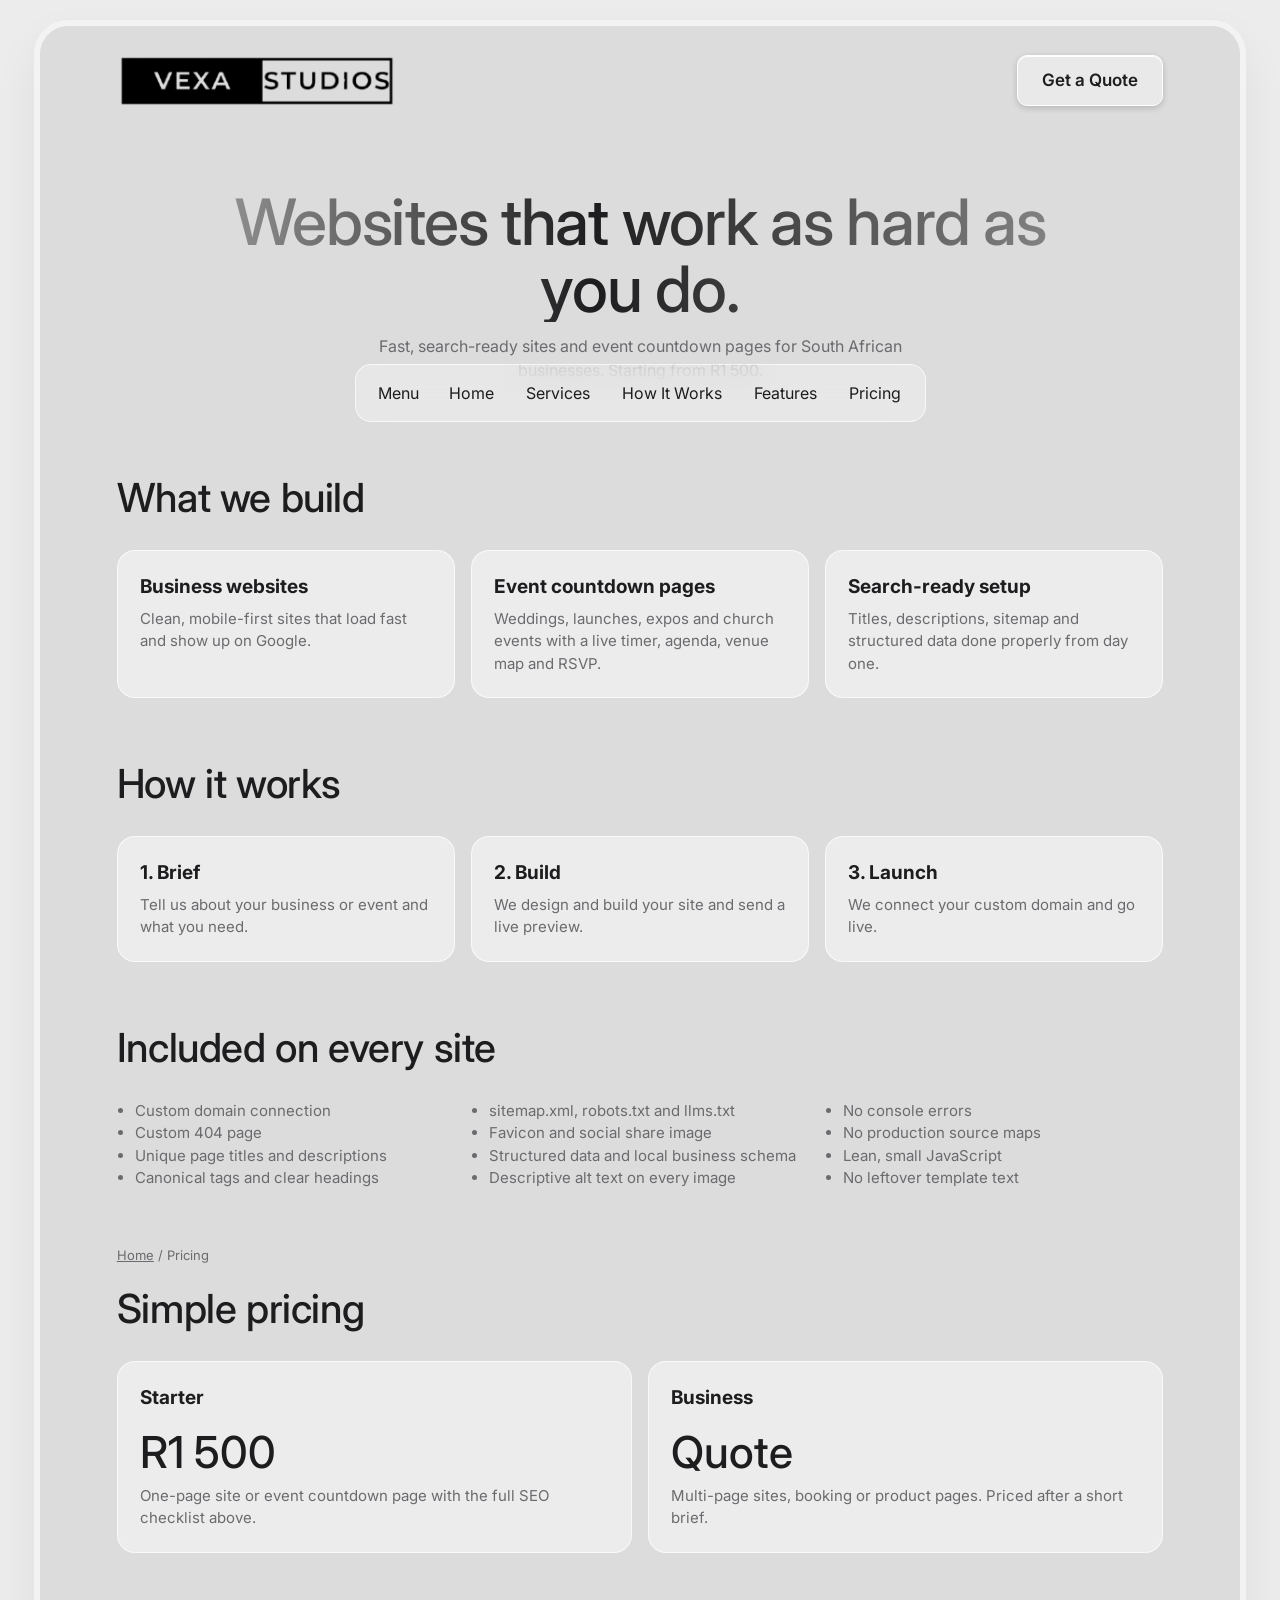
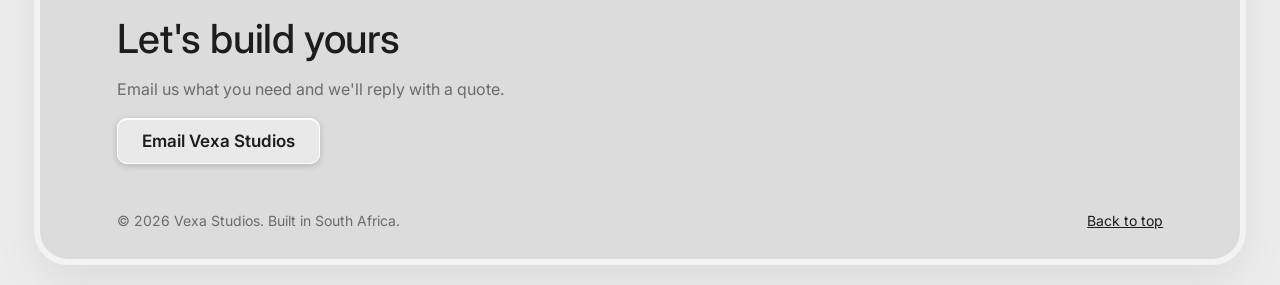
==== index.html @ 8c5ba1d2 "Update site font and logo Co-authored-by: Copilot <223556219+Copilot@users.noreply.github.com>" ====
<!doctype html>
<html lang="en-ZA">
<head>
	<meta charset="utf-8">
	<meta name="viewport" content="width=device-width, initial-scale=1">
	<title>Vexa Studio | Websites & Event Countdown Pages from R1 500</title>
	<meta name="description" content="Vexa Studio builds fast, search-ready websites and event countdown pages for South African businesses. Custom domain, SEO setup and hosting guidance. Websites from R1 500.">
	<link rel="canonical" href="https://vexastudio.co.za/">
	<meta name="robots" content="index, follow">
	<meta name="theme-color" content="#e4e4e4">
	<link rel="icon" href="data:image/svg+xml,%3Csvg xmlns='http://www.w3.org/2000/svg' viewBox='0 0 32 32'%3E%3Crect width='32' height='32' rx='8' fill='%23222'/%3E%3Cpath d='M7 9l9 15 9-15' stroke='%23fff' stroke-width='3' fill='none' stroke-linecap='round' stroke-linejoin='round'/%3E%3C/svg%3E">

	<meta property="og:type" content="website">
	<meta property="og:site_name" content="Vexa Studio">
	<meta property="og:title" content="Vexa Studio | Websites & Event Countdown Pages from R1 500">
	<meta property="og:description" content="Fast, search-ready websites and event countdown pages for South African businesses.">
	<meta property="og:url" content="https://vexastudio.co.za/">
	<meta property="og:image" content="https://vexastudio.co.za/og-image.png">
	<meta property="og:image:alt" content="Vexa Studio countdown device on a soft grey background">
	<meta name="twitter:card" content="summary_large_image">
	<meta name="twitter:image" content="https://vexastudio.co.za/og-image.png">

	<link rel="preconnect" href="https://fonts.googleapis.com">
	<link rel="preconnect" href="https://fonts.gstatic.com" crossorigin>
	<link href="https://fonts.googleapis.com/css2?family=Inter:wght@400;500;600;700&display=swap" rel="stylesheet">
	<link rel="stylesheet" href="styles.css">

	<script type="application/ld+json">
		{
			"@context": "https://schema.org",
			"@graph": [
				{
					"@type": "ProfessionalService",
					"@id": "https://vexastudio.co.za/#business",
					"name": "Vexa Studio",
					"url": "https://vexastudio.co.za/",
					"description": "Web design and event countdown pages for South African small businesses.",
					"email": "karabotshivhase2@gmail.com",
					"areaServed": {
						"@type": "Country",
						"name": "South Africa"
					},
					"priceRange": "From R1 500",
					"currenciesAccepted": "ZAR",
					"knowsAbout": [
						"Web design",
						"Event countdown pages",
						"Search engine optimisation"
					]
				},
				{
					"@type": "WebSite",
					"@id": "https://vexastudio.co.za/#website",
					"url": "https://vexastudio.co.za/",
					"name": "Vexa Studio",
					"inLanguage": "en-ZA"
				},
				{
					"@type": "Offer",
					"name": "Starter website",
					"price": "1500",
					"priceCurrency": "ZAR",
					"seller": {
						"@id": "https://vexastudio.co.za/#business"
					}
				},
				{
					"@type": "BreadcrumbList",
					"itemListElement": [
						{
							"@type": "ListItem",
							"position": 1,
							"name": "Home",
							"item": "https://vexastudio.co.za/"
						},
						{
							"@type": "ListItem",
							"position": 2,
							"name": "Pricing",
							"item": "https://vexastudio.co.za/#pricing"
						}
					]
				}
			]
		}
	</script>
</head>
<body>
	<div class="shell">
		<header>
			<a class="logo" href="/" aria-label="Vexa Studio home">
				<img src="images/logo-trimmed.png" alt="Vexa Studio logo" />
			</a>
			<a class="btn" href="#contact">Get a Quote</a>
		</header>

		<main>
			<section class="hero" id="home">
				<h1 class="serif">Websites that work as hard as you do.</h1>
				<p class="sub">Fast, search-ready sites and event countdown pages for South African businesses. Starting from R1 500.</p>
			</section>

			<nav class="pill" aria-label="Main">
				<span class="serif menu-label">Menu</span>
				<a href="#home">Home</a>
				<a href="#services">Services</a>
				<a href="#process">How It Works</a>
				<a href="#features">Features</a>
				<a href="#pricing">Pricing</a>
			</nav>

			<section id="services">
				<h2 class="serif">What we build</h2>
				<div class="grid">
					<article class="tile">
						<h3>Business websites</h3>
						<p>Clean, mobile-first sites that load fast and show up on Google.</p>
					</article>
					<article class="tile">
						<h3>Event countdown pages</h3>
						<p>Weddings, launches, expos and church events with a live timer, agenda, venue map and RSVP.</p>
					</article>
					<article class="tile">
						<h3>Search-ready setup</h3>
						<p>Titles, descriptions, sitemap and structured data done properly from day one.</p>
					</article>
				</div>
			</section>

			<section id="process">
				<h2 class="serif">How it works</h2>
				<div class="grid">
					<div class="tile">
						<h3>1. Brief</h3>
						<p>Tell us about your business or event and what you need.</p>
					</div>
					<div class="tile">
						<h3>2. Build</h3>
						<p>We design and build your site and send a live preview.</p>
					</div>
					<div class="tile">
						<h3>3. Launch</h3>
						<p>We connect your custom domain and go live.</p>
					</div>
				</div>
			</section>

			<section id="features">
				<h2 class="serif">Included on every site</h2>
				<div class="grid">
					<ul>
						<li>Custom domain connection</li>
						<li>Custom 404 page</li>
						<li>Unique page titles and descriptions</li>
						<li>Canonical tags and clear headings</li>
					</ul>
					<ul>
						<li>sitemap.xml, robots.txt and llms.txt</li>
						<li>Favicon and social share image</li>
						<li>Structured data and local business schema</li>
						<li>Descriptive alt text on every image</li>
					</ul>
					<ul>
						<li>No console errors</li>
						<li>No production source maps</li>
						<li>Lean, small JavaScript</li>
						<li>No leftover template text</li>
					</ul>
				</div>
			</section>

			<section id="pricing">
				<p class="crumbs"><a href="#home">Home</a> / Pricing</p>
				<h2 class="serif">Simple pricing</h2>
				<div class="grid">
					<div class="tile">
						<h3>Starter</h3>
						<div class="price serif">R1 500</div>
						<p>One-page site or event countdown page with the full SEO checklist above.</p>
					</div>
					<div class="tile">
						<h3>Business</h3>
						<div class="price serif">Quote</div>
						<p>Multi-page sites, booking or product pages. Priced after a short brief.</p>
					</div>
				</div>
			</section>

			<section id="contact">
				<h2 class="serif">Let's build yours</h2>
				<p class="sub contact-copy">Email us what you need and we'll reply with a quote.</p>
				<a class="btn" href="mailto:karabotshivhase2@gmail.com?subject=Website%20quote">Email Vexa Studios</a>
			</section>
		</main>

		<footer>
			<span>&copy; <span id="yr">2026</span> Vexa Studios. Built in South Africa.</span>
			<a href="#home">Back to top</a>
		</footer>
	</div>

	<script src="script.js"></script>
</body>
</html>
---- styles.css ----
:root {
	--bg: #ececec;
	--card: #dcdcdc;
	--ink: #1d1d1f;
	--mute: #6b6b6f;
	--line: rgba(255, 255, 255, 0.7);
	--accent: #ff3b1f;
}

* {
	box-sizing: border-box;
	margin: 0;
}

html {
	scroll-behavior: smooth;
}

body {
	background: var(--bg);
	color: var(--ink);
	font-family: 'Inter', system-ui, sans-serif;
	padding: clamp(8px, 2vw, 28px);
	line-height: 1.5;
}

.serif {
	font-family: 'Inter', system-ui, sans-serif;
}

.shell {
	max-width: 1200px;
	margin: 0 auto;
	background: var(--card);
	border-radius: 28px;
	box-shadow: 0 0 0 6px #f3f3f3, 0 20px 50px rgba(0, 0, 0, 0.08);
	overflow: hidden;
}

header,
section,
footer {
	padding: 28px clamp(20px, 6vw, 80px);
}

header {
	display: flex;
	justify-content: space-between;
	align-items: center;
}

.logo {
	display: inline-flex;
	align-items: center;
	justify-content: center;
	text-decoration: none;
}

.logo img {
	display: block;
	width: 280px;
	max-width: 42vw;
	height: auto;
	object-fit: contain;
	filter: brightness(0);
}

.btn {
	font-family: 'Inter', system-ui, sans-serif;
	font-weight: 600;
	font-size: 17px;
	color: var(--ink);
	text-decoration: none;
	background: #e9e9e9;
	padding: 12px 24px;
	border-radius: 10px;
	box-shadow: 0 2px 6px rgba(0, 0, 0, 0.18), inset 0 1px #fff;
	border: 1px solid #fff;
}

.btn:hover {
	background: #f4f4f4;
}

.hero {
	text-align: center;
	padding-bottom: 0;
}

h1 {
	font-size: clamp(34px, 6vw, 64px);
	line-height: 1.05;
	letter-spacing: -0.02em;
	font-weight: 500;
	background: linear-gradient(90deg, #9a9a9a, #1d1d1f 45%, #8a8a8a);
	-webkit-background-clip: text;
	background-clip: text;
	color: transparent;
	max-width: 14em;
	margin: 24px auto 12px;
}

.sub {
	color: var(--mute);
	max-width: 36em;
	margin: 0 auto 28px;
}

.contact-copy {
	margin-left: 0;
}

nav.pill {
	position: sticky;
	bottom: 14px;
	z-index: 5;
	display: flex;
	gap: 4px;
	align-items: center;
	width: max-content;
	max-width: 94%;
	margin: -46px auto 18px;
	padding: 8px 10px;
	border-radius: 16px;
	background: rgba(240, 240, 240, 0.55);
	backdrop-filter: blur(14px);
	border: 1px solid var(--line);
	overflow-x: auto;
}

.menu-label {
	padding: 0 12px;
}

nav.pill a {
	font-family: 'Inter', system-ui, sans-serif;
	font-size: 16px;
	color: var(--ink);
	text-decoration: none;
	padding: 8px 14px;
	border-radius: 10px;
	white-space: nowrap;
}

nav.pill a:hover {
	background: rgba(255, 255, 255, 0.6);
}

h2 {
	font-size: clamp(26px, 4vw, 40px);
	font-weight: 500;
	letter-spacing: -0.01em;
	margin-bottom: 8px;
}

.crumbs {
	font-size: 13px;
	color: var(--mute);
	margin-bottom: 14px;
}

.crumbs a {
	color: var(--mute);
}

.grid {
	display: grid;
	gap: 16px;
	grid-template-columns: repeat(auto-fit, minmax(220px, 1fr));
	margin-top: 22px;
}

.tile {
	background: rgba(255, 255, 255, 0.45);
	border: 1px solid var(--line);
	border-radius: 18px;
	padding: 22px;
}

.tile h3 {
	font-size: 19px;
	margin-bottom: 6px;
}

.tile p {
	color: var(--mute);
	font-size: 15px;
}

.price {
	font-size: 44px;
	font-weight: 500;
}

ul {
	padding-left: 18px;
	color: var(--mute);
	font-size: 15px;
}

footer {
	display: flex;
	flex-wrap: wrap;
	gap: 16px;
	justify-content: space-between;
	color: var(--mute);
	font-size: 14px;
}

footer a {
	color: var(--ink);
}

@media (prefers-reduced-motion: reduce) {
	html {
		scroll-behavior: auto;
	}
}
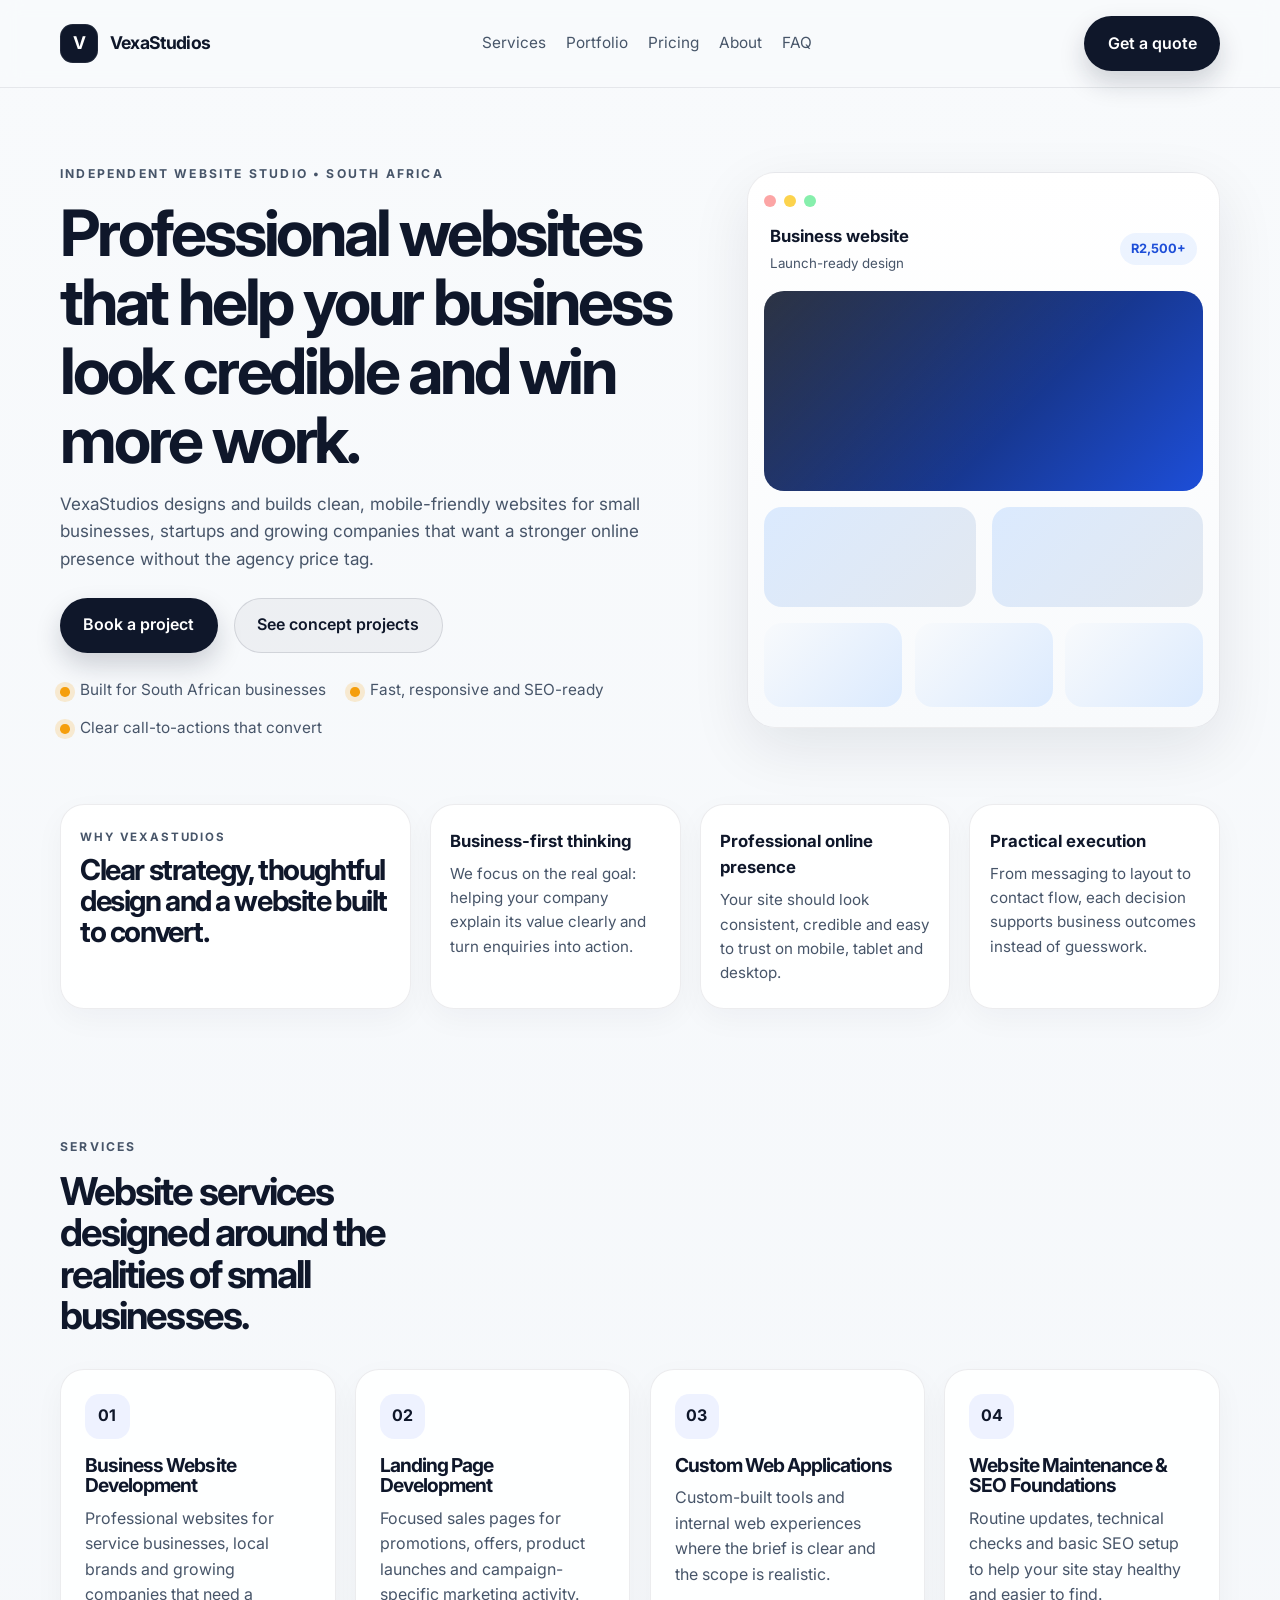
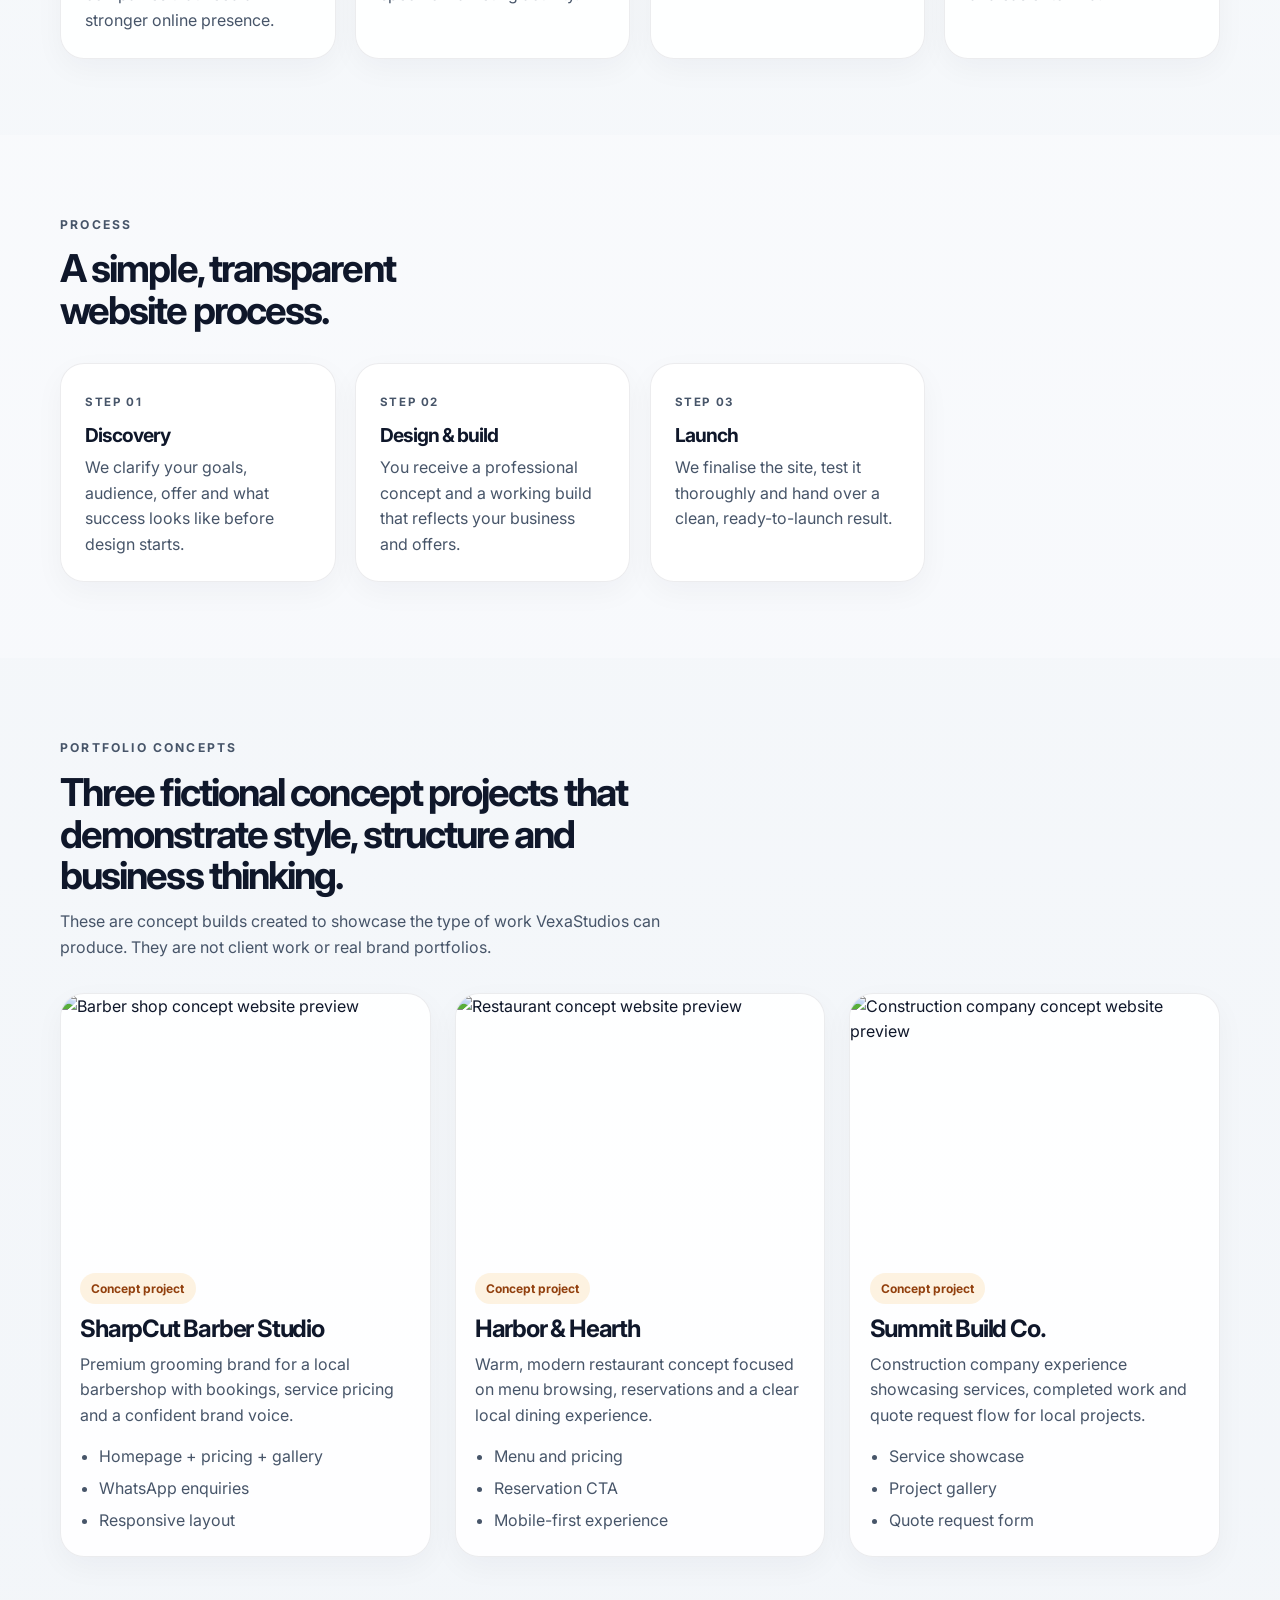
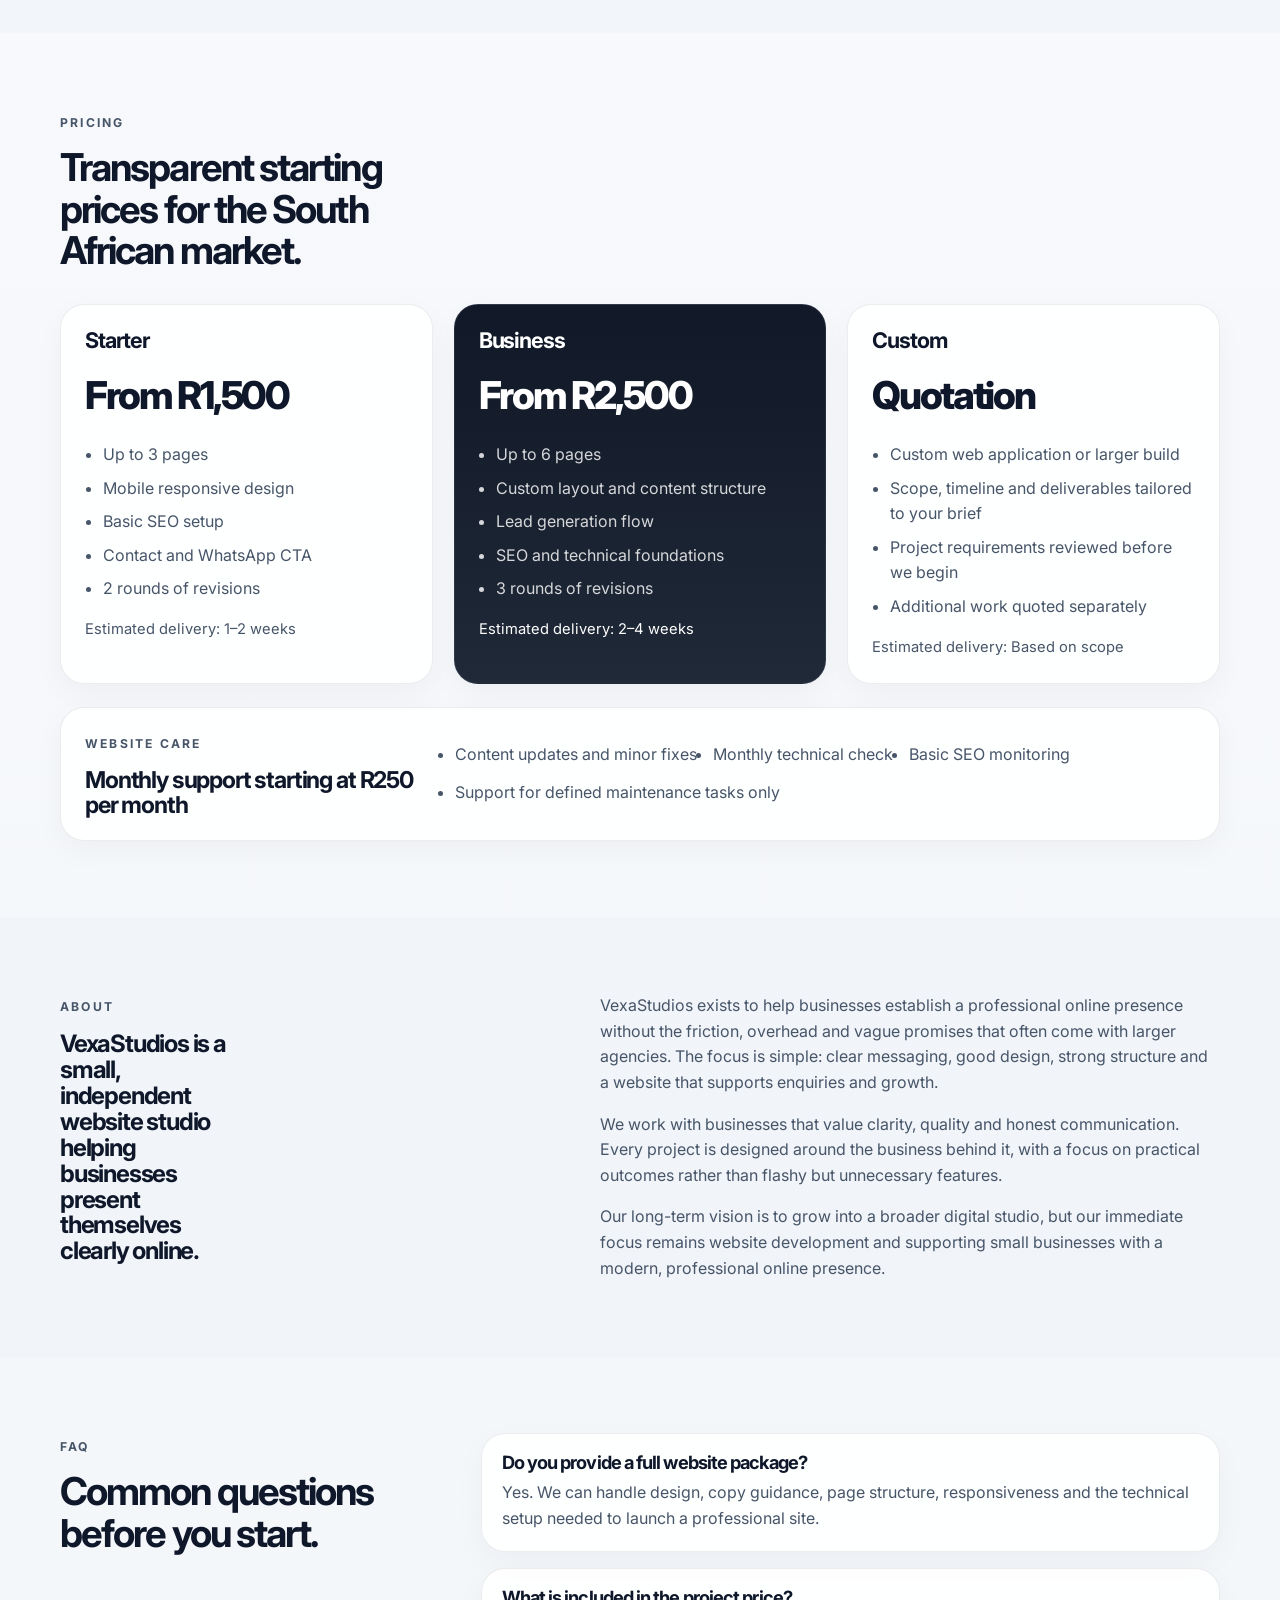
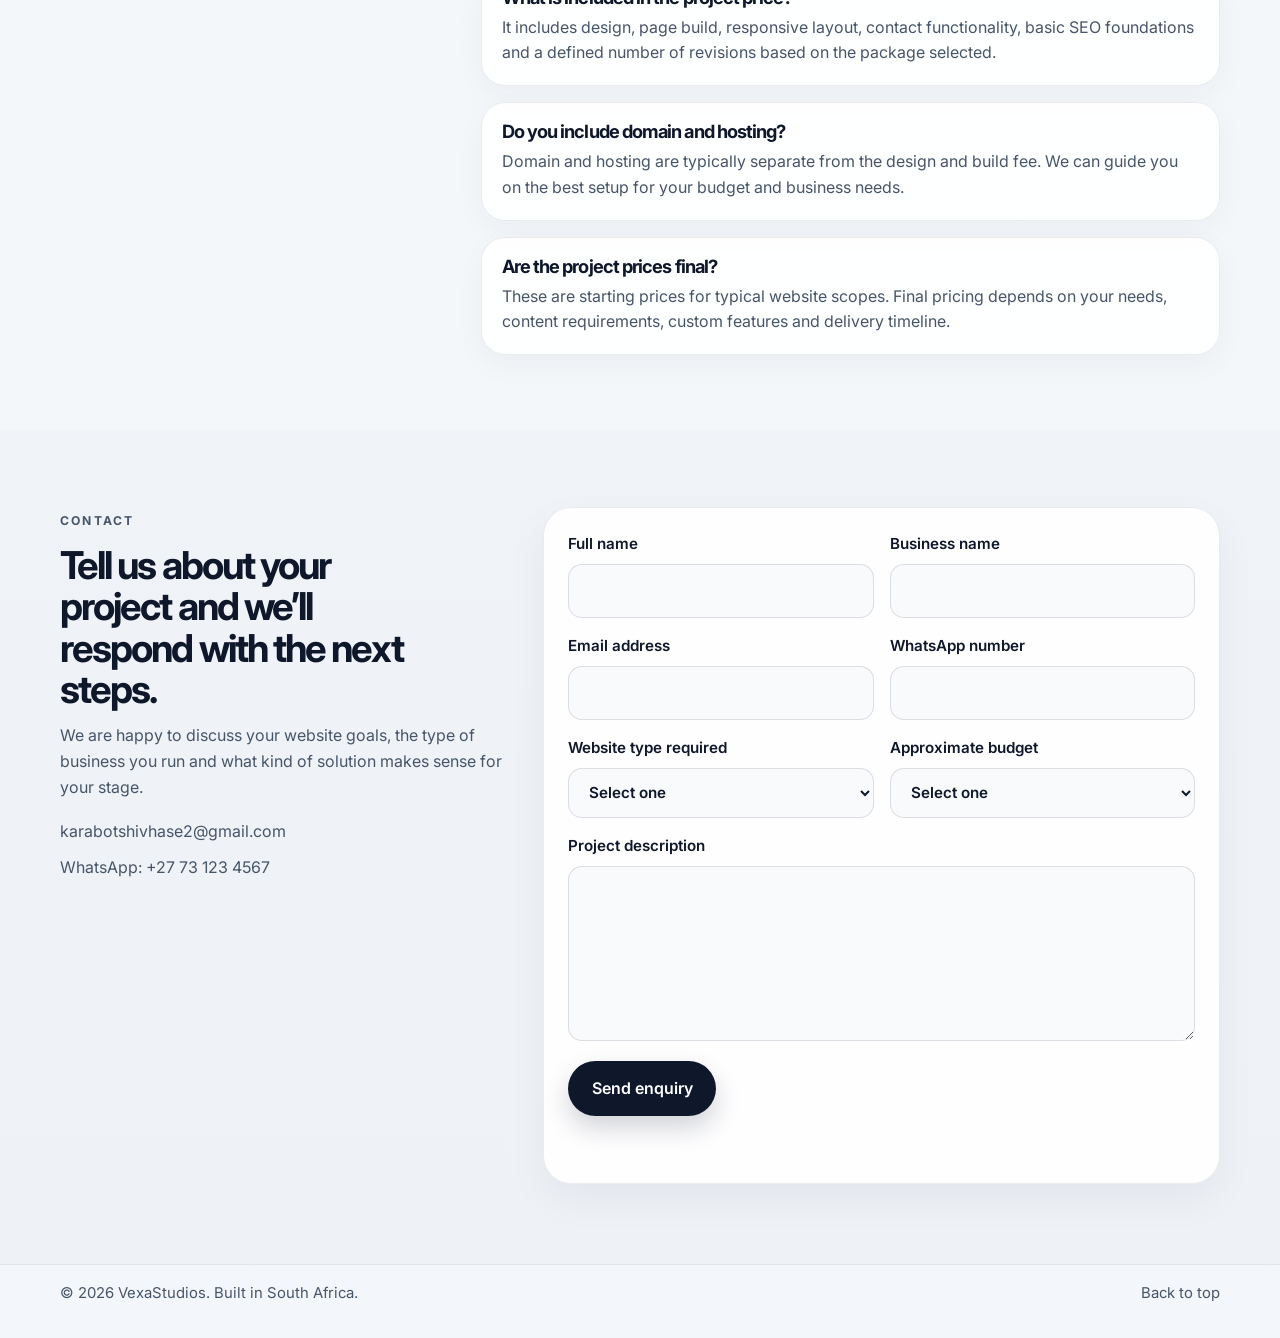
==== commit b3adcc14: "feat: enhance contact form functionality and improve UI styles - Updated the JavaScript to handle fo" ====
--- a/index.html
+++ b/index.html
@@ -3,201 +3,395 @@
 <head>
 	<meta charset="utf-8">
 	<meta name="viewport" content="width=device-width, initial-scale=1">
-	<title>Vexa Studio | Websites & Event Countdown Pages from R1 500</title>
-	<meta name="description" content="Vexa Studio builds fast, search-ready websites and event countdown pages for South African businesses. Custom domain, SEO setup and hosting guidance. Websites from R1 500.">
-	<link rel="canonical" href="https://vexastudio.co.za/">
+	<title>VexaStudios | Professional Website Design for South African Businesses</title>
+	<meta name="description" content="VexaStudios builds professional, conversion-focused websites for small businesses and growing companies across South Africa.">
+	<link rel="canonical" href="https://vexastudios.vercel.app/">
 	<meta name="robots" content="index, follow">
-	<meta name="theme-color" content="#e4e4e4">
-	<link rel="icon" href="data:image/svg+xml,%3Csvg xmlns='http://www.w3.org/2000/svg' viewBox='0 0 32 32'%3E%3Crect width='32' height='32' rx='8' fill='%23222'/%3E%3Cpath d='M7 9l9 15 9-15' stroke='%23fff' stroke-width='3' fill='none' stroke-linecap='round' stroke-linejoin='round'/%3E%3C/svg%3E">
+	<meta name="theme-color" content="#0f172a">
+	<link rel="icon" href="data:image/svg+xml,%3Csvg xmlns='http://www.w3.org/2000/svg' viewBox='0 0 64 64'%3E%3Crect width='64' height='64' rx='16' fill='%230f172a'/%3E%3Cpath d='M18 19h28l-13 26-15-26zm6 6l7 14 7-14h-14z' fill='%23f8fafc'/%3E%3C/svg%3E">
 
 	<meta property="og:type" content="website">
-	<meta property="og:site_name" content="Vexa Studio">
-	<meta property="og:title" content="Vexa Studio | Websites & Event Countdown Pages from R1 500">
-	<meta property="og:description" content="Fast, search-ready websites and event countdown pages for South African businesses.">
-	<meta property="og:url" content="https://vexastudio.co.za/">
-	<meta property="og:image" content="https://vexastudio.co.za/og-image.png">
-	<meta property="og:image:alt" content="Vexa Studio countdown device on a soft grey background">
+	<meta property="og:site_name" content="VexaStudios">
+	<meta property="og:title" content="VexaStudios | Professional Website Design for South African Businesses">
+	<meta property="og:description" content="Independent South African website studio helping businesses get found online and turn visitors into enquiries.">
+	<meta property="og:url" content="https://vexastudios.vercel.app/">
+	<meta property="og:image" content="https://images.unsplash.com/photo-1460925895917-afdab827c52f?auto=format&fit=crop&w=1200&q=80">
 	<meta name="twitter:card" content="summary_large_image">
-	<meta name="twitter:image" content="https://vexastudio.co.za/og-image.png">
+	<meta name="twitter:image" content="https://images.unsplash.com/photo-1460925895917-afdab827c52f?auto=format&fit=crop&w=1200&q=80">
 
 	<link rel="preconnect" href="https://fonts.googleapis.com">
 	<link rel="preconnect" href="https://fonts.gstatic.com" crossorigin>
-	<link href="https://fonts.googleapis.com/css2?family=Inter:wght@400;500;600;700&display=swap" rel="stylesheet">
+	<link href="https://fonts.googleapis.com/css2?family=Inter:wght@400;500;600;700;800&display=swap" rel="stylesheet">
 	<link rel="stylesheet" href="styles.css">
-
-	<script type="application/ld+json">
-		{
-			"@context": "https://schema.org",
-			"@graph": [
-				{
-					"@type": "ProfessionalService",
-					"@id": "https://vexastudio.co.za/#business",
-					"name": "Vexa Studio",
-					"url": "https://vexastudio.co.za/",
-					"description": "Web design and event countdown pages for South African small businesses.",
-					"email": "karabotshivhase2@gmail.com",
-					"areaServed": {
-						"@type": "Country",
-						"name": "South Africa"
-					},
-					"priceRange": "From R1 500",
-					"currenciesAccepted": "ZAR",
-					"knowsAbout": [
-						"Web design",
-						"Event countdown pages",
-						"Search engine optimisation"
-					]
-				},
-				{
-					"@type": "WebSite",
-					"@id": "https://vexastudio.co.za/#website",
-					"url": "https://vexastudio.co.za/",
-					"name": "Vexa Studio",
-					"inLanguage": "en-ZA"
-				},
-				{
-					"@type": "Offer",
-					"name": "Starter website",
-					"price": "1500",
-					"priceCurrency": "ZAR",
-					"seller": {
-						"@id": "https://vexastudio.co.za/#business"
-					}
-				},
-				{
-					"@type": "BreadcrumbList",
-					"itemListElement": [
-						{
-							"@type": "ListItem",
-							"position": 1,
-							"name": "Home",
-							"item": "https://vexastudio.co.za/"
-						},
-						{
-							"@type": "ListItem",
-							"position": 2,
-							"name": "Pricing",
-							"item": "https://vexastudio.co.za/#pricing"
-						}
-					]
-				}
-			]
-		}
-	</script>
 </head>
 <body>
-	<div class="shell">
-		<header>
-			<a class="logo" href="/" aria-label="Vexa Studio home">
-				<img src="images/logo-trimmed.png" alt="Vexa Studio logo" />
+	<header class="topbar">
+		<div class="container nav-wrap">
+			<a class="brand" href="#home" aria-label="VexaStudios home">
+				<span class="brand-mark">V</span>
+				<span class="brand-text">VexaStudios</span>
 			</a>
-			<a class="btn" href="#contact">Get a Quote</a>
-		</header>
-
-		<main>
-			<section class="hero" id="home">
-				<h1 class="serif">Websites that work as hard as you do.</h1>
-				<p class="sub">Fast, search-ready sites and event countdown pages for South African businesses. Starting from R1 500.</p>
-			</section>
-
-			<nav class="pill" aria-label="Main">
-				<span class="serif menu-label">Menu</span>
-				<a href="#home">Home</a>
+			<nav class="main-nav" aria-label="Main navigation">
 				<a href="#services">Services</a>
-				<a href="#process">How It Works</a>
-				<a href="#features">Features</a>
+				<a href="#work">Portfolio</a>
 				<a href="#pricing">Pricing</a>
+				<a href="#about">About</a>
+				<a href="#faq">FAQ</a>
 			</nav>
-
-			<section id="services">
-				<h2 class="serif">What we build</h2>
-				<div class="grid">
-					<article class="tile">
-						<h3>Business websites</h3>
-						<p>Clean, mobile-first sites that load fast and show up on Google.</p>
-					</article>
-					<article class="tile">
-						<h3>Event countdown pages</h3>
-						<p>Weddings, launches, expos and church events with a live timer, agenda, venue map and RSVP.</p>
-					</article>
-					<article class="tile">
-						<h3>Search-ready setup</h3>
-						<p>Titles, descriptions, sitemap and structured data done properly from day one.</p>
-					</article>
-				</div>
-			</section>
-
-			<section id="process">
-				<h2 class="serif">How it works</h2>
-				<div class="grid">
-					<div class="tile">
-						<h3>1. Brief</h3>
-						<p>Tell us about your business or event and what you need.</p>
-					</div>
-					<div class="tile">
-						<h3>2. Build</h3>
-						<p>We design and build your site and send a live preview.</p>
-					</div>
-					<div class="tile">
-						<h3>3. Launch</h3>
-						<p>We connect your custom domain and go live.</p>
-					</div>
-				</div>
-			</section>
-
-			<section id="features">
-				<h2 class="serif">Included on every site</h2>
-				<div class="grid">
+			<a class="button button-primary" href="#contact">Get a quote</a>
+		</div>
+	</header>
+
+	<main id="home">
+		<section class="hero">
+			<div class="container hero-grid">
+				<div class="hero-copy">
+					<p class="eyebrow">Independent website studio • South Africa</p>
+					<h1>Professional websites that help your business look credible and win more work.</h1>
+					<p class="lead">VexaStudios designs and builds clean, mobile-friendly websites for small businesses, startups and growing companies that want a stronger online presence without the agency price tag.</p>
+					<div class="cta-row">
+						<a class="button button-primary" href="#contact">Book a project</a>
+						<a class="button button-secondary" href="#work">See concept projects</a>
+					</div>
+					<ul class="hero-points" aria-label="Key benefits">
+						<li>Built for South African businesses</li>
+						<li>Fast, responsive and SEO-ready</li>
+						<li>Clear call-to-actions that convert</li>
+					</ul>
+				</div>
+				<div class="hero-visual" aria-label="Website mockup preview">
+					<div class="dashboard-card">
+						<div class="window-bar">
+							<span></span>
+							<span></span>
+							<span></span>
+						</div>
+						<div class="mockup-header">
+							<div>
+								<strong>Business website</strong>
+								<small>Launch-ready design</small>
+							</div>
+							<span class="chip">R2,500+</span>
+						</div>
+						<div class="mockup-body">
+							<div class="hero-panel hero-panel-large"></div>
+							<div class="hero-panel-inline">
+								<div class="mini-card"></div>
+								<div class="mini-card"></div>
+							</div>
+							<div class="hero-panel-grid">
+								<div></div>
+								<div></div>
+								<div></div>
+							</div>
+						</div>
+					</div>
+				</div>
+			</div>
+		</section>
+
+		<section class="trust">
+			<div class="container trust-grid">
+				<div class="trust-box">
+					<p class="label">Why VexaStudios</p>
+					<h2>Clear strategy, thoughtful design and a website built to convert.</h2>
+				</div>
+				<div class="trust-box feature-box">
+					<strong>Business-first thinking</strong>
+					<p>We focus on the real goal: helping your company explain its value clearly and turn enquiries into action.</p>
+				</div>
+				<div class="trust-box feature-box">
+					<strong>Professional online presence</strong>
+					<p>Your site should look consistent, credible and easy to trust on mobile, tablet and desktop.</p>
+				</div>
+				<div class="trust-box feature-box">
+					<strong>Practical execution</strong>
+					<p>From messaging to layout to contact flow, each decision supports business outcomes instead of guesswork.</p>
+				</div>
+			</div>
+		</section>
+
+		<section class="section" id="services">
+			<div class="container">
+				<div class="section-heading">
+					<p class="eyebrow">Services</p>
+					<h2>Website services designed around the realities of small businesses.</h2>
+				</div>
+				<div class="card-grid three-up">
+					<article class="info-card">
+						<div class="icon">01</div>
+						<h3>Business Website Development</h3>
+						<p>Professional websites for service businesses, local brands and growing companies that need a stronger online presence.</p>
+					</article>
+					<article class="info-card">
+						<div class="icon">02</div>
+						<h3>Landing Page Development</h3>
+						<p>Focused sales pages for promotions, offers, product launches and campaign-specific marketing activity.</p>
+					</article>
+					<article class="info-card">
+						<div class="icon">03</div>
+						<h3>Custom Web Applications</h3>
+						<p>Custom-built tools and internal web experiences where the brief is clear and the scope is realistic.</p>
+					</article>
+					<article class="info-card">
+						<div class="icon">04</div>
+						<h3>Website Maintenance & SEO Foundations</h3>
+						<p>Routine updates, technical checks and basic SEO setup to help your site stay healthy and easier to find.</p>
+					</article>
+				</div>
+			</div>
+		</section>
+
+		<section class="section section-muted" id="process">
+			<div class="container">
+				<div class="section-heading">
+					<p class="eyebrow">Process</p>
+					<h2>A simple, transparent website process.</h2>
+				</div>
+				<div class="card-grid three-up">
+					<div class="step-card">
+						<span>Step 01</span>
+						<h3>Discovery</h3>
+						<p>We clarify your goals, audience, offer and what success looks like before design starts.</p>
+					</div>
+					<div class="step-card">
+						<span>Step 02</span>
+						<h3>Design & build</h3>
+						<p>You receive a professional concept and a working build that reflects your business and offers.</p>
+					</div>
+					<div class="step-card">
+						<span>Step 03</span>
+						<h3>Launch</h3>
+						<p>We finalise the site, test it thoroughly and hand over a clean, ready-to-launch result.</p>
+					</div>
+				</div>
+			</div>
+		</section>
+
+		<section class="section" id="work">
+			<div class="container">
+				<div class="section-heading narrow">
+					<p class="eyebrow">Portfolio concepts</p>
+					<h2>Three fictional concept projects that demonstrate style, structure and business thinking.</h2>
+					<p class="small-copy">These are concept builds created to showcase the type of work VexaStudios can produce. They are not client work or real brand portfolios.</p>
+				</div>
+				<div class="project-grid">
+					<article class="project-card barber-card">
+						<img src="https://images.unsplash.com/photo-1517832606299-7ae9b720a186?auto=format&fit=crop&w=900&q=80" alt="Barber shop concept website preview">
+						<div class="project-body">
+							<span class="project-tag">Concept project</span>
+							<h3>SharpCut Barber Studio</h3>
+							<p>Premium grooming brand for a local barbershop with bookings, service pricing and a confident brand voice.</p>
+							<ul>
+								<li>Homepage + pricing + gallery</li>
+								<li>WhatsApp enquiries</li>
+								<li>Responsive layout</li>
+							</ul>
+						</div>
+					</article>
+					<article class="project-card restaurant-card">
+						<img src="https://images.unsplash.com/photo-1552566626-52f8b828add9?auto=format&fit=crop&w=900&q=80" alt="Restaurant concept website preview">
+						<div class="project-body">
+							<span class="project-tag">Concept project</span>
+							<h3>Harbor & Hearth</h3>
+							<p>Warm, modern restaurant concept focused on menu browsing, reservations and a clear local dining experience.</p>
+							<ul>
+								<li>Menu and pricing</li>
+								<li>Reservation CTA</li>
+								<li>Mobile-first experience</li>
+							</ul>
+						</div>
+					</article>
+					<article class="project-card construction-card">
+						<img src="https://images.unsplash.com/photo-1504307651254-35680f356dfd?auto=format&fit=crop&w=900&q=80" alt="Construction company concept website preview">
+						<div class="project-body">
+							<span class="project-tag">Concept project</span>
+							<h3>Summit Build Co.</h3>
+							<p>Construction company experience showcasing services, completed work and quote request flow for local projects.</p>
+							<ul>
+								<li>Service showcase</li>
+								<li>Project gallery</li>
+								<li>Quote request form</li>
+							</ul>
+						</div>
+					</article>
+				</div>
+			</div>
+		</section>
+
+		<section class="section section-muted" id="pricing">
+			<div class="container">
+				<div class="section-heading">
+					<p class="eyebrow">Pricing</p>
+					<h2>Transparent starting prices for the South African market.</h2>
+				</div>
+				<div class="pricing-grid">
+					<div class="price-card">
+						<h3>Starter</h3>
+						<div class="price">From R1,500</div>
+						<ul>
+							<li>Up to 3 pages</li>
+							<li>Mobile responsive design</li>
+							<li>Basic SEO setup</li>
+							<li>Contact and WhatsApp CTA</li>
+							<li>2 rounds of revisions</li>
+						</ul>
+						<p>Estimated delivery: 1–2 weeks</p>
+					</div>
+					<div class="price-card featured">
+						<h3>Business</h3>
+						<div class="price">From R2,500</div>
+						<ul>
+							<li>Up to 6 pages</li>
+							<li>Custom layout and content structure</li>
+							<li>Lead generation flow</li>
+							<li>SEO and technical foundations</li>
+							<li>3 rounds of revisions</li>
+						</ul>
+						<p>Estimated delivery: 2–4 weeks</p>
+					</div>
+					<div class="price-card">
+						<h3>Custom</h3>
+						<div class="price">Quotation</div>
+						<ul>
+							<li>Custom web application or larger build</li>
+							<li>Scope, timeline and deliverables tailored to your brief</li>
+							<li>Project requirements reviewed before we begin</li>
+							<li>Additional work quoted separately</li>
+						</ul>
+						<p>Estimated delivery: Based on scope</p>
+					</div>
+				</div>
+
+				<div class="care-card">
+					<div>
+						<p class="eyebrow">Website Care</p>
+						<h3>Monthly support starting at R250 per month</h3>
+					</div>
 					<ul>
-						<li>Custom domain connection</li>
-						<li>Custom 404 page</li>
-						<li>Unique page titles and descriptions</li>
-						<li>Canonical tags and clear headings</li>
+						<li>Content updates and minor fixes</li>
+						<li>Monthly technical check</li>
+						<li>Basic SEO monitoring</li>
+						<li>Support for defined maintenance tasks only</li>
 					</ul>
-					<ul>
-						<li>sitemap.xml, robots.txt and llms.txt</li>
-						<li>Favicon and social share image</li>
-						<li>Structured data and local business schema</li>
-						<li>Descriptive alt text on every image</li>
-					</ul>
-					<ul>
-						<li>No console errors</li>
-						<li>No production source maps</li>
-						<li>Lean, small JavaScript</li>
-						<li>No leftover template text</li>
-					</ul>
-				</div>
-			</section>
-
-			<section id="pricing">
-				<p class="crumbs"><a href="#home">Home</a> / Pricing</p>
-				<h2 class="serif">Simple pricing</h2>
-				<div class="grid">
-					<div class="tile">
-						<h3>Starter</h3>
-						<div class="price serif">R1 500</div>
-						<p>One-page site or event countdown page with the full SEO checklist above.</p>
-					</div>
-					<div class="tile">
-						<h3>Business</h3>
-						<div class="price serif">Quote</div>
-						<p>Multi-page sites, booking or product pages. Priced after a short brief.</p>
-					</div>
-				</div>
-			</section>
-
-			<section id="contact">
-				<h2 class="serif">Let's build yours</h2>
-				<p class="sub contact-copy">Email us what you need and we'll reply with a quote.</p>
-				<a class="btn" href="mailto:karabotshivhase2@gmail.com?subject=Website%20quote">Email Vexa Studios</a>
-			</section>
-		</main>
-
-		<footer>
-			<span>&copy; <span id="yr">2026</span> Vexa Studios. Built in South Africa.</span>
+				</div>
+			</div>
+		</section>
+
+		<section class="section" id="about">
+			<div class="container about-grid">
+				<div>
+					<p class="eyebrow">About</p>
+					<h2>VexaStudios is a small, independent website studio helping businesses present themselves clearly online.</h2>
+				</div>
+				<div>
+					<p>VexaStudios exists to help businesses establish a professional online presence without the friction, overhead and vague promises that often come with larger agencies. The focus is simple: clear messaging, good design, strong structure and a website that supports enquiries and growth.</p>
+					<p>We work with businesses that value clarity, quality and honest communication. Every project is designed around the business behind it, with a focus on practical outcomes rather than flashy but unnecessary features.</p>
+					<p>Our long-term vision is to grow into a broader digital studio, but our immediate focus remains website development and supporting small businesses with a modern, professional online presence.</p>
+				</div>
+			</div>
+		</section>
+
+		<section class="section section-muted" id="faq">
+			<div class="container faq-wrap">
+				<div class="section-heading narrow">
+					<p class="eyebrow">FAQ</p>
+					<h2>Common questions before you start.</h2>
+				</div>
+				<div class="faq-list">
+					<div class="faq-item">
+						<h3>Do you provide a full website package?</h3>
+						<p>Yes. We can handle design, copy guidance, page structure, responsiveness and the technical setup needed to launch a professional site.</p>
+					</div>
+					<div class="faq-item">
+						<h3>What is included in the project price?</h3>
+						<p>It includes design, page build, responsive layout, contact functionality, basic SEO foundations and a defined number of revisions based on the package selected.</p>
+					</div>
+					<div class="faq-item">
+						<h3>Do you include domain and hosting?</h3>
+						<p>Domain and hosting are typically separate from the design and build fee. We can guide you on the best setup for your budget and business needs.</p>
+					</div>
+					<div class="faq-item">
+						<h3>Are the project prices final?</h3>
+						<p>These are starting prices for typical website scopes. Final pricing depends on your needs, content requirements, custom features and delivery timeline.</p>
+					</div>
+				</div>
+			</div>
+		</section>
+
+		<section class="section contact-section" id="contact">
+			<div class="container contact-grid">
+				<div>
+					<p class="eyebrow">Contact</p>
+					<h2>Tell us about your project and we’ll respond with the next steps.</h2>
+					<p class="small-copy">We are happy to discuss your website goals, the type of business you run and what kind of solution makes sense for your stage.</p>
+					<div class="contact-details">
+						<a href="mailto:karabotshivhase2@gmail.com">karabotshivhase2@gmail.com</a>
+						<a href="https://wa.me/27731234567" target="_blank" rel="noreferrer">WhatsApp: +27 73 123 4567</a>
+					</div>
+				</div>
+				<form class="contact-form" id="projectForm" novalidate>
+					<div class="form-row two-up">
+						<label>
+							<span>Full name</span>
+							<input type="text" name="fullName" required>
+						</label>
+						<label>
+							<span>Business name</span>
+							<input type="text" name="businessName" required>
+						</label>
+					</div>
+					<div class="form-row two-up">
+						<label>
+							<span>Email address</span>
+							<input type="email" name="email" required>
+						</label>
+						<label>
+							<span>WhatsApp number</span>
+							<input type="tel" name="whatsapp">
+						</label>
+					</div>
+					<div class="form-row two-up">
+						<label>
+							<span>Website type required</span>
+							<select name="websiteType" required>
+								<option value="">Select one</option>
+								<option>Business website</option>
+								<option>Landing page</option>
+								<option>Custom web application</option>
+								<option>Maintenance / SEO support</option>
+							</select>
+						</label>
+						<label>
+							<span>Approximate budget</span>
+							<select name="budget" required>
+								<option value="">Select one</option>
+								<option>R1,500 – R2,500</option>
+								<option>R2,500 – R5,000</option>
+								<option>R5,000 – R10,000</option>
+								<option>Custom quote</option>
+							</select>
+						</label>
+					</div>
+					<label>
+						<span>Project description</span>
+						<textarea name="projectDescription" rows="6" required></textarea>
+					</label>
+					<div class="form-actions">
+						<button class="button button-primary" type="submit">Send enquiry</button>
+					</div>
+					<p class="form-status" id="formStatus" aria-live="polite"></p>
+				</form>
+			</div>
+		</section>
+	</main>
+
+	<footer class="site-footer">
+		<div class="container footer-wrap">
+			<p>&copy; <span id="year">2026</span> VexaStudios. Built in South Africa.</p>
 			<a href="#home">Back to top</a>
-		</footer>
-	</div>
+		</div>
+	</footer>
 
 	<script src="script.js"></script>
 </body>
--- a/styles.css
+++ b/styles.css
@@ -1,10 +1,16 @@
 :root {
-	--bg: #ececec;
-	--card: #dcdcdc;
-	--ink: #1d1d1f;
-	--mute: #6b6b6f;
-	--line: rgba(255, 255, 255, 0.7);
-	--accent: #ff3b1f;
+	--bg: #f4f5f7;
+	--panel: #ffffff;
+	--panel-soft: #eef2ff;
+	--muted: #475569;
+	--text: #0f172a;
+	--line: rgba(15, 23, 42, 0.08);
+	--accent: #0f172a;
+	--accent-strong: #111827;
+	--accent-soft: #e2e8f0;
+	--highlight: #f59e0b;
+	--success: #166534;
+	--shadow: 0 20px 60px rgba(15, 23, 42, 0.09);
 }
 
 * {
@@ -17,202 +23,762 @@
 }
 
 body {
-	background: var(--bg);
-	color: var(--ink);
-	font-family: 'Inter', system-ui, sans-serif;
-	padding: clamp(8px, 2vw, 28px);
-	line-height: 1.5;
-}
-
-.serif {
-	font-family: 'Inter', system-ui, sans-serif;
-}
-
-.shell {
-	max-width: 1200px;
+	margin: 0;
+	font-family: 'Inter', sans-serif;
+	background: linear-gradient(180deg, #f8fafc 0%, #eef2f7 100%);
+	color: var(--text);
+	line-height: 1.6;
+}
+
+a {
+	color: inherit;
+	text-decoration: none;
+}
+
+img {
+	max-width: 100%;
+	display: block;
+}
+
+button,
+input,
+select,
+textarea {
+	font: inherit;
+}
+
+.container {
+	width: min(1160px, calc(100% - 2rem));
 	margin: 0 auto;
-	background: var(--card);
+}
+
+.topbar {
+	position: sticky;
+	top: 0;
+	z-index: 20;
+	backdrop-filter: blur(10px);
+	background: rgba(248, 250, 252, 0.82);
+	border-bottom: 1px solid var(--line);
+}
+
+.nav-wrap {
+	display: flex;
+	justify-content: space-between;
+	align-items: center;
+	padding: 1rem 0;
+	gap: 1.25rem;
+}
+
+.brand {
+	display: inline-flex;
+	align-items: center;
+	gap: 0.7rem;
+	font-weight: 700;
+	letter-spacing: -0.04em;
+}
+
+.brand-mark {
+	display: inline-flex;
+	align-items: center;
+	justify-content: center;
+	width: 2.4rem;
+	height: 2.4rem;
+	border-radius: 0.8rem;
+	background: var(--accent);
+	color: white;
+	font-size: 1.1rem;
+	box-shadow: inset 0 0 0 1px rgba(255, 255, 255, 0.08);
+}
+
+.brand-text {
+	font-size: 1.1rem;
+}
+
+.main-nav {
+	display: flex;
+	align-items: center;
+	gap: 1.25rem;
+	font-size: 0.96rem;
+	color: var(--muted);
+}
+
+.main-nav a {
+	transition: color 0.2s ease;
+}
+
+.main-nav a:hover,
+.main-nav a:focus-visible {
+	color: var(--text);
+}
+
+.button {
+	display: inline-flex;
+	align-items: center;
+	justify-content: center;
+	border-radius: 999px;
+	padding: 0.85rem 1.4rem;
+	font-weight: 600;
+	border: 1px solid transparent;
+	transition: transform 0.2s ease, box-shadow 0.2s ease;
+}
+
+.button:hover,
+.button:focus-visible {
+	transform: translateY(-1px);
+}
+
+.button-primary {
+	background: var(--accent);
+	color: white;
+	box-shadow: 0 12px 26px rgba(15, 23, 42, 0.18);
+}
+
+.button-secondary {
+	background: rgba(15, 23, 42, 0.04);
+	border-color: rgba(15, 23, 42, 0.12);
+	color: var(--text);
+}
+
+.hero {
+	padding: 4.5rem 0 3rem;
+}
+
+.hero-grid {
+	display: grid;
+	grid-template-columns: 1.15fr 0.85fr;
+	align-items: center;
+	gap: 3rem;
+}
+
+.eyebrow {
+	display: inline-block;
+	font-size: 0.76rem;
+	font-weight: 700;
+	letter-spacing: 0.18em;
+	text-transform: uppercase;
+	color: var(--muted);
+	margin-bottom: 0.9rem;
+}
+
+h1,
+h2,
+h3 {
+	letter-spacing: -0.05em;
+	line-height: 1.08;
+}
+
+h1 {
+	font-size: clamp(2.7rem, 5vw, 5rem);
+	max-width: 16ch;
+	margin-bottom: 1rem;
+}
+
+.lead {
+	max-width: 60ch;
+	font-size: 1.07rem;
+	color: var(--muted);
+	margin-bottom: 1.6rem;
+}
+
+.cta-row {
+	display: flex;
+	flex-wrap: wrap;
+	gap: 1rem;
+	margin-bottom: 1.6rem;
+}
+
+.hero-points {
+	list-style: none;
+	padding: 0;
+	display: flex;
+	flex-wrap: wrap;
+	gap: 0.8rem 1.5rem;
+	color: var(--muted);
+	font-size: 0.96rem;
+}
+
+.hero-points li {
+	position: relative;
+	padding-left: 1.25rem;
+}
+
+.hero-points li::before {
+	content: "";
+	position: absolute;
+	left: 0;
+	top: 0.55rem;
+	width: 0.6rem;
+	height: 0.6rem;
+	border-radius: 50%;
+	background: var(--highlight);
+	box-shadow: 0 0 0 5px rgba(245, 158, 11, 0.18);
+}
+
+.hero-visual {
+	display: flex;
+	justify-content: center;
+}
+
+.dashboard-card {
+	width: min(100%, 540px);
+	background: linear-gradient(180deg, #ffffff 0%, #f8fafc 100%);
+	border: 1px solid rgba(15, 23, 42, 0.08);
 	border-radius: 28px;
-	box-shadow: 0 0 0 6px #f3f3f3, 0 20px 50px rgba(0, 0, 0, 0.08);
+	box-shadow: var(--shadow);
+	padding: 1rem 1rem 1.2rem;
+}
+
+.window-bar {
+	display: flex;
+	gap: 0.5rem;
+	padding: 0.35rem 0 1rem;
+}
+
+.window-bar span {
+	display: block;
+	width: 0.75rem;
+	height: 0.75rem;
+	border-radius: 50%;
+	background: rgba(15, 23, 42, 0.12);
+}
+
+.window-bar span:first-child { background: #fca5a5; }
+.window-bar span:nth-child(2) { background: #fcd34d; }
+.window-bar span:nth-child(3) { background: #86efac; }
+
+.mockup-header {
+	display: flex;
+	justify-content: space-between;
+	align-items: center;
+	gap: 1rem;
+	padding: 0 0.35rem 1rem;
+}
+
+.mockup-header strong {
+	display: block;
+	font-size: 1.05rem;
+}
+
+.mockup-header small {
+	color: var(--muted);
+}
+
+.chip {
+	display: inline-flex;
+	align-items: center;
+	padding: 0.35rem 0.7rem;
+	border-radius: 999px;
+	background: rgba(59, 130, 246, 0.09);
+	color: #1d4ed8;
+	font-size: 0.8rem;
+	font-weight: 700;
+}
+
+.mockup-body {
+	display: grid;
+	gap: 1rem;
+}
+
+.hero-panel {
+	border-radius: 20px;
+	background: linear-gradient(135deg, #0f172a, #1d4ed8);
+	min-height: 180px;
+	position: relative;
 	overflow: hidden;
 }
 
-header,
-section,
-footer {
-	padding: 28px clamp(20px, 6vw, 80px);
-}
-
-header {
+.hero-panel::before {
+	content: "";
+	position: absolute;
+	inset: 0;
+	background: linear-gradient(135deg, rgba(255,255,255,0.12), transparent 60%);
+}
+
+.hero-panel-large {
+	min-height: 200px;
+}
+
+.hero-panel-inline {
+	display: grid;
+	grid-template-columns: repeat(2, minmax(0, 1fr));
+	gap: 1rem;
+}
+
+.mini-card {
+	height: 100px;
+	border-radius: 18px;
+	background: linear-gradient(135deg, #dbeafe, #e2e8f0);
+}
+
+.hero-panel-grid {
+	display: grid;
+	grid-template-columns: repeat(3, minmax(0, 1fr));
+	gap: 0.8rem;
+}
+
+.hero-panel-grid div {
+	height: 84px;
+	border-radius: 18px;
+	background: linear-gradient(135deg, #f8fafc, #dbeafe);
+}
+
+.trust {
+	padding: 1rem 0 3rem;
+}
+
+.trust-grid {
+	display: grid;
+	grid-template-columns: 1.4fr repeat(3, minmax(0, 1fr));
+	gap: 1.2rem;
+}
+
+.trust-box,
+.info-card,
+.step-card,
+.project-card,
+.price-card,
+.care-card,
+.faq-item {
+	background: rgba(255, 255, 255, 0.9);
+	border: 1px solid var(--line);
+	border-radius: 24px;
+	box-shadow: 0 10px 30px rgba(15, 23, 42, 0.04);
+}
+
+.trust-box {
+	padding: 1.4rem 1.2rem;
+}
+
+.label {
+	font-size: 0.72rem;
+	font-weight: 700;
+	text-transform: uppercase;
+	letter-spacing: 0.16em;
+	color: var(--muted);
+}
+
+.trust-box h2 {
+	font-size: clamp(1.8rem, 2vw, 2.5rem);
+	margin-top: 0.5rem;
+}
+
+.feature-box strong {
+	display: block;
+	font-size: 1.05rem;
+	margin-bottom: 0.45rem;
+}
+
+.feature-box p {
+	color: var(--muted);
+	font-size: 0.95rem;
+}
+
+.section {
+	padding: 4.75rem 0;
+}
+
+.section-muted {
+	background: rgba(255, 255, 255, 0.28);
+}
+
+.section-heading {
+	margin-bottom: 2rem;
+}
+
+.section-heading h2 {
+	font-size: clamp(2.2rem, 3vw, 3.2rem);
+	max-width: 16ch;
+}
+
+.section-heading.narrow h2 {
+	max-width: 24ch;
+}
+
+.small-copy {
+	max-width: 60ch;
+	color: var(--muted);
+	margin-top: 0.8rem;
+}
+
+.card-grid {
+	display: grid;
+	gap: 1.2rem;
+}
+
+.three-up {
+	grid-template-columns: repeat(4, minmax(0, 1fr));
+}
+
+.info-card,
+.step-card {
+	padding: 1.5rem;
+}
+
+.icon {
+	display: inline-flex;
+	justify-content: center;
+	align-items: center;
+	width: 2.8rem;
+	height: 2.8rem;
+	border-radius: 0.9rem;
+	background: var(--panel-soft);
+	font-weight: 700;
+	color: var(--accent);
+	margin-bottom: 1rem;
+}
+
+.info-card h3,
+.step-card h3 {
+	font-size: 1.2rem;
+	margin-bottom: 0.6rem;
+}
+
+.info-card p,
+.step-card p,
+.project-body p,
+.price-card p,
+.faq-item p,
+.about-grid p,
+.contact-details a,
+.form-status,
+.contact-form label {
+	color: var(--muted);
+}
+
+.step-card span {
+	display: inline-block;
+	font-size: 0.72rem;
+	font-weight: 700;
+	letter-spacing: 0.14em;
+	text-transform: uppercase;
+	color: var(--muted);
+	margin-bottom: 0.8rem;
+}
+
+.project-grid {
+	display: grid;
+	grid-template-columns: repeat(3, minmax(0, 1fr));
+	gap: 1.5rem;
+}
+
+.project-card {
+	overflow: hidden;
+}
+
+.project-card img {
+	height: 260px;
+	object-fit: cover;
+	width: 100%;
+}
+
+.project-body {
+	padding: 1.2rem 1.2rem 1.4rem;
+}
+
+.project-tag {
+	display: inline-flex;
+	padding: 0.38rem 0.7rem;
+	border-radius: 999px;
+	background: rgba(245, 158, 11, 0.12);
+	color: #92400e;
+	font-size: 0.75rem;
+	font-weight: 700;
+	margin-bottom: 0.75rem;
+}
+
+.project-body h3 {
+	font-size: 1.5rem;
+	margin-bottom: 0.6rem;
+}
+
+.project-body ul {
+	margin-top: 1rem;
+	padding-left: 1.2rem;
+	color: var(--muted);
+	display: grid;
+	gap: 0.4rem;
+}
+
+.pricing-grid {
+	display: grid;
+	grid-template-columns: repeat(3, minmax(0, 1fr));
+	gap: 1.3rem;
+	margin-bottom: 1.4rem;
+}
+
+.price-card {
+	padding: 1.5rem;
+}
+
+.price-card h3 {
+	font-size: 1.35rem;
+	margin-bottom: 0.8rem;
+}
+
+.price {
+	font-size: clamp(2rem, 3vw, 2.6rem);
+	font-weight: 800;
+	letter-spacing: -0.06em;
+	margin-bottom: 1rem;
+}
+
+.price-card ul {
+	padding-left: 1.1rem;
+	display: grid;
+	gap: 0.5rem;
+	color: var(--muted);
+}
+
+.price-card p {
+	margin-top: 1rem;
+	font-size: 0.92rem;
+}
+
+.featured {
+	background: linear-gradient(180deg, #111827 0%, #1f2937 100%);
+	color: white;
+	border-color: rgba(255, 255, 255, 0.08);
+}
+
+.featured h3,
+.featured .price,
+.featured p,
+.featured ul {
+	color: white;
+}
+
+.featured ul {
+	color: rgba(255, 255, 255, 0.82);
+}
+
+.care-card {
 	display: flex;
 	justify-content: space-between;
 	align-items: center;
-}
-
-.logo {
-	display: inline-flex;
-	align-items: center;
-	justify-content: center;
-	text-decoration: none;
-}
-
-.logo img {
-	display: block;
-	width: 280px;
-	max-width: 42vw;
-	height: auto;
-	object-fit: contain;
-	filter: brightness(0);
-}
-
-.btn {
-	font-family: 'Inter', system-ui, sans-serif;
+	gap: 1rem;
+	padding: 1.4rem 1.5rem;
+}
+
+.care-card h3 {
+	font-size: 1.45rem;
+}
+
+.care-card ul {
+	display: flex;
+	flex-wrap: wrap;
+	gap: 0.75rem 1rem;
+	padding-left: 1.1rem;
+	color: var(--muted);
+}
+
+.about-grid {
+	display: grid;
+	grid-template-columns: 0.9fr 1.1fr;
+	gap: 2rem;
+	align-items: start;
+}
+
+.about-grid h2 {
+	max-width: 12ch;
+}
+
+.about-grid p + p {
+	margin-top: 1rem;
+}
+
+.faq-wrap {
+	display: grid;
+	grid-template-columns: 0.7fr 1.3fr;
+	gap: 1.4rem;
+	align-items: start;
+}
+
+.faq-list {
+	display: grid;
+	gap: 1rem;
+}
+
+.faq-item {
+	padding: 1.2rem 1.25rem;
+}
+
+.faq-item h3 {
+	font-size: 1.14rem;
+	margin-bottom: 0.45rem;
+}
+
+.contact-section {
+	padding-bottom: 5rem;
+}
+
+.contact-grid {
+	display: grid;
+	grid-template-columns: 0.8fr 1.2fr;
+	gap: 2rem;
+	align-items: start;
+}
+
+.contact-grid h2 {
+	font-size: clamp(2rem, 3vw, 2.8rem);
+	max-width: 14ch;
+}
+
+.contact-details {
+	display: grid;
+	gap: 0.6rem;
+	margin-top: 1.2rem;
+}
+
+.contact-form {
+	display: grid;
+	gap: 1rem;
+	padding: 1.5rem;
+	background: rgba(255, 255, 255, 0.9);
+	border: 1px solid var(--line);
+	border-radius: 28px;
+	box-shadow: 0 16px 40px rgba(15, 23, 42, 0.05);
+}
+
+.form-row {
+	display: grid;
+	gap: 1rem;
+}
+
+.two-up {
+	grid-template-columns: repeat(2, minmax(0, 1fr));
+}
+
+.contact-form label {
+	display: grid;
+	gap: 0.5rem;
+	font-size: 0.95rem;
 	font-weight: 600;
-	font-size: 17px;
-	color: var(--ink);
-	text-decoration: none;
-	background: #e9e9e9;
-	padding: 12px 24px;
-	border-radius: 10px;
-	box-shadow: 0 2px 6px rgba(0, 0, 0, 0.18), inset 0 1px #fff;
-	border: 1px solid #fff;
-}
-
-.btn:hover {
-	background: #f4f4f4;
-}
-
-.hero {
-	text-align: center;
-	padding-bottom: 0;
-}
-
-h1 {
-	font-size: clamp(34px, 6vw, 64px);
-	line-height: 1.05;
-	letter-spacing: -0.02em;
-	font-weight: 500;
-	background: linear-gradient(90deg, #9a9a9a, #1d1d1f 45%, #8a8a8a);
-	-webkit-background-clip: text;
-	background-clip: text;
-	color: transparent;
-	max-width: 14em;
-	margin: 24px auto 12px;
-}
-
-.sub {
-	color: var(--mute);
-	max-width: 36em;
-	margin: 0 auto 28px;
-}
-
-.contact-copy {
-	margin-left: 0;
-}
-
-nav.pill {
-	position: sticky;
-	bottom: 14px;
-	z-index: 5;
-	display: flex;
-	gap: 4px;
-	align-items: center;
-	width: max-content;
-	max-width: 94%;
-	margin: -46px auto 18px;
-	padding: 8px 10px;
-	border-radius: 16px;
-	background: rgba(240, 240, 240, 0.55);
-	backdrop-filter: blur(14px);
-	border: 1px solid var(--line);
-	overflow-x: auto;
-}
-
-.menu-label {
-	padding: 0 12px;
-}
-
-nav.pill a {
-	font-family: 'Inter', system-ui, sans-serif;
-	font-size: 16px;
-	color: var(--ink);
-	text-decoration: none;
-	padding: 8px 14px;
-	border-radius: 10px;
-	white-space: nowrap;
-}
-
-nav.pill a:hover {
-	background: rgba(255, 255, 255, 0.6);
-}
-
-h2 {
-	font-size: clamp(26px, 4vw, 40px);
-	font-weight: 500;
-	letter-spacing: -0.01em;
-	margin-bottom: 8px;
-}
-
-.crumbs {
-	font-size: 13px;
-	color: var(--mute);
-	margin-bottom: 14px;
-}
-
-.crumbs a {
-	color: var(--mute);
-}
-
-.grid {
-	display: grid;
-	gap: 16px;
-	grid-template-columns: repeat(auto-fit, minmax(220px, 1fr));
-	margin-top: 22px;
-}
-
-.tile {
-	background: rgba(255, 255, 255, 0.45);
-	border: 1px solid var(--line);
-	border-radius: 18px;
-	padding: 22px;
-}
-
-.tile h3 {
-	font-size: 19px;
-	margin-bottom: 6px;
-}
-
-.tile p {
-	color: var(--mute);
-	font-size: 15px;
-}
-
-.price {
-	font-size: 44px;
-	font-weight: 500;
-}
-
-ul {
-	padding-left: 18px;
-	color: var(--mute);
-	font-size: 15px;
-}
-
-footer {
-	display: flex;
-	flex-wrap: wrap;
-	gap: 16px;
+	color: var(--text);
+}
+
+.contact-form input,
+.contact-form select,
+.contact-form textarea {
+	width: 100%;
+	padding: 0.85rem 1rem;
+	border: 1px solid rgba(15, 23, 42, 0.12);
+	border-radius: 14px;
+	background: #f8fafc;
+	color: var(--text);
+}
+
+.contact-form input:focus,
+.contact-form select:focus,
+.contact-form textarea:focus {
+	outline: none;
+	border-color: rgba(37, 99, 235, 0.5);
+	box-shadow: 0 0 0 4px rgba(59, 130, 246, 0.12);
+}
+
+.form-actions {
+	display: flex;
+	justify-content: flex-start;
+	margin-top: 0.25rem;
+}
+
+.form-status {
+	min-height: 1.5rem;
+	margin-top: 0.15rem;
+	font-size: 0.95rem;
+}
+
+.form-status.success {
+	color: var(--success);
+	font-weight: 600;
+}
+
+.form-status.error {
+	color: #b91c1c;
+	font-weight: 600;
+}
+
+.site-footer {
+	padding: 1.1rem 0 2rem;
+	border-top: 1px solid var(--line);
+	background: rgba(255, 255, 255, 0.3);
+}
+
+.footer-wrap {
+	display: flex;
 	justify-content: space-between;
-	color: var(--mute);
-	font-size: 14px;
-}
-
-footer a {
-	color: var(--ink);
+	align-items: center;
+	gap: 1rem;
+	font-size: 0.93rem;
+	color: var(--muted);
+}
+
+@media (max-width: 980px) {
+	.hero-grid,
+	.trust-grid,
+	.about-grid,
+	.contact-grid,
+	.faq-wrap,
+	.three-up,
+	.project-grid,
+	.pricing-grid {
+		grid-template-columns: 1fr 1fr;
+	}
+
+	.hero-grid,
+	.about-grid,
+	.contact-grid,
+	.faq-wrap {
+		grid-template-columns: 1fr;
+	}
+
+	.main-nav {
+		display: none;
+	}
+}
+
+@media (max-width: 640px) {
+	.hero {
+		padding-top: 3.3rem;
+	}
+
+	.trust-grid,
+	.three-up,
+	.project-grid,
+	.pricing-grid,
+	.two-up {
+		grid-template-columns: 1fr;
+	}
+
+	.cta-row,
+	.footer-wrap,
+	.care-card {
+		flex-direction: column;
+		align-items: flex-start;
+	}
+
+	.button {
+		width: 100%;
+	}
+
+	.cta-row .button {
+		width: auto;
+	}
+
+	.nav-wrap {
+		padding: 0.8rem 0;
+	}
+
+	.brand-text {
+		font-size: 1rem;
+	}
 }
 
 @media (prefers-reduced-motion: reduce) {
 	html {
 		scroll-behavior: auto;
 	}
+
+	.button {
+		transition: none;
+	}
 }
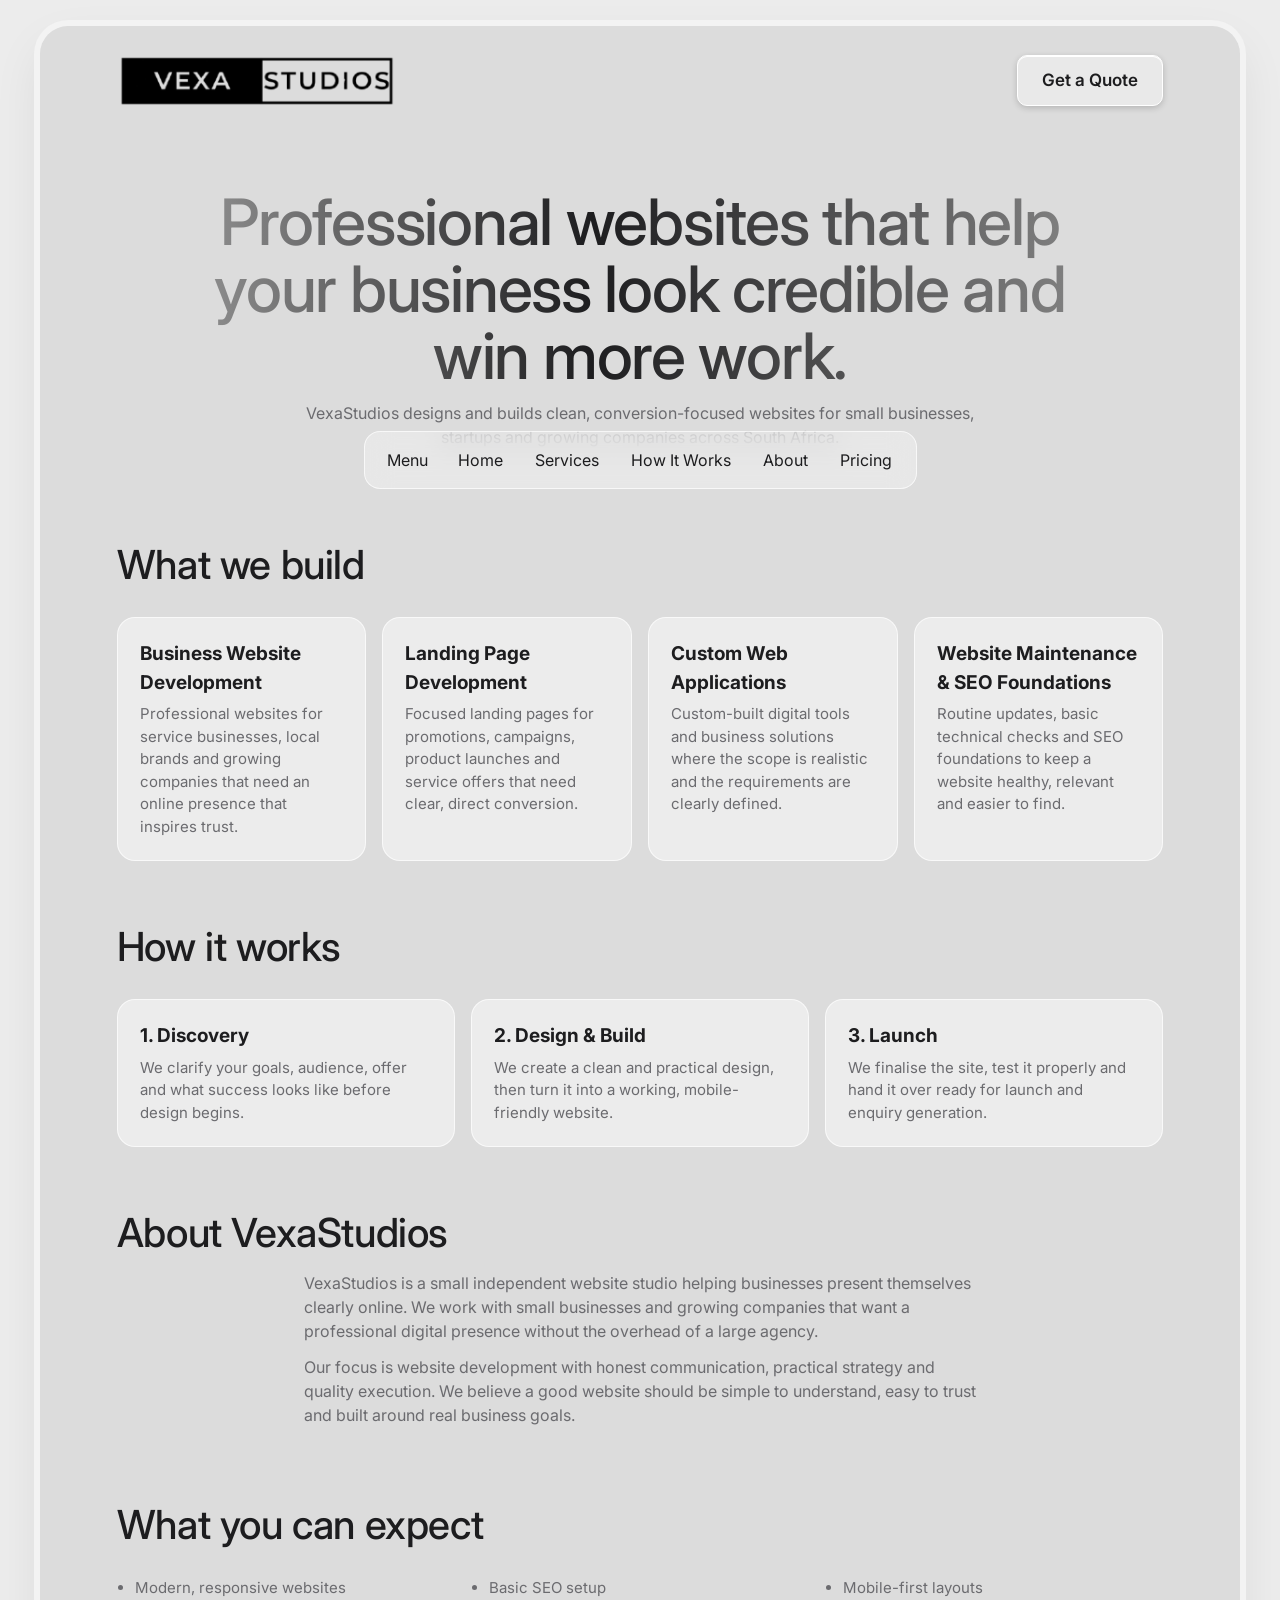
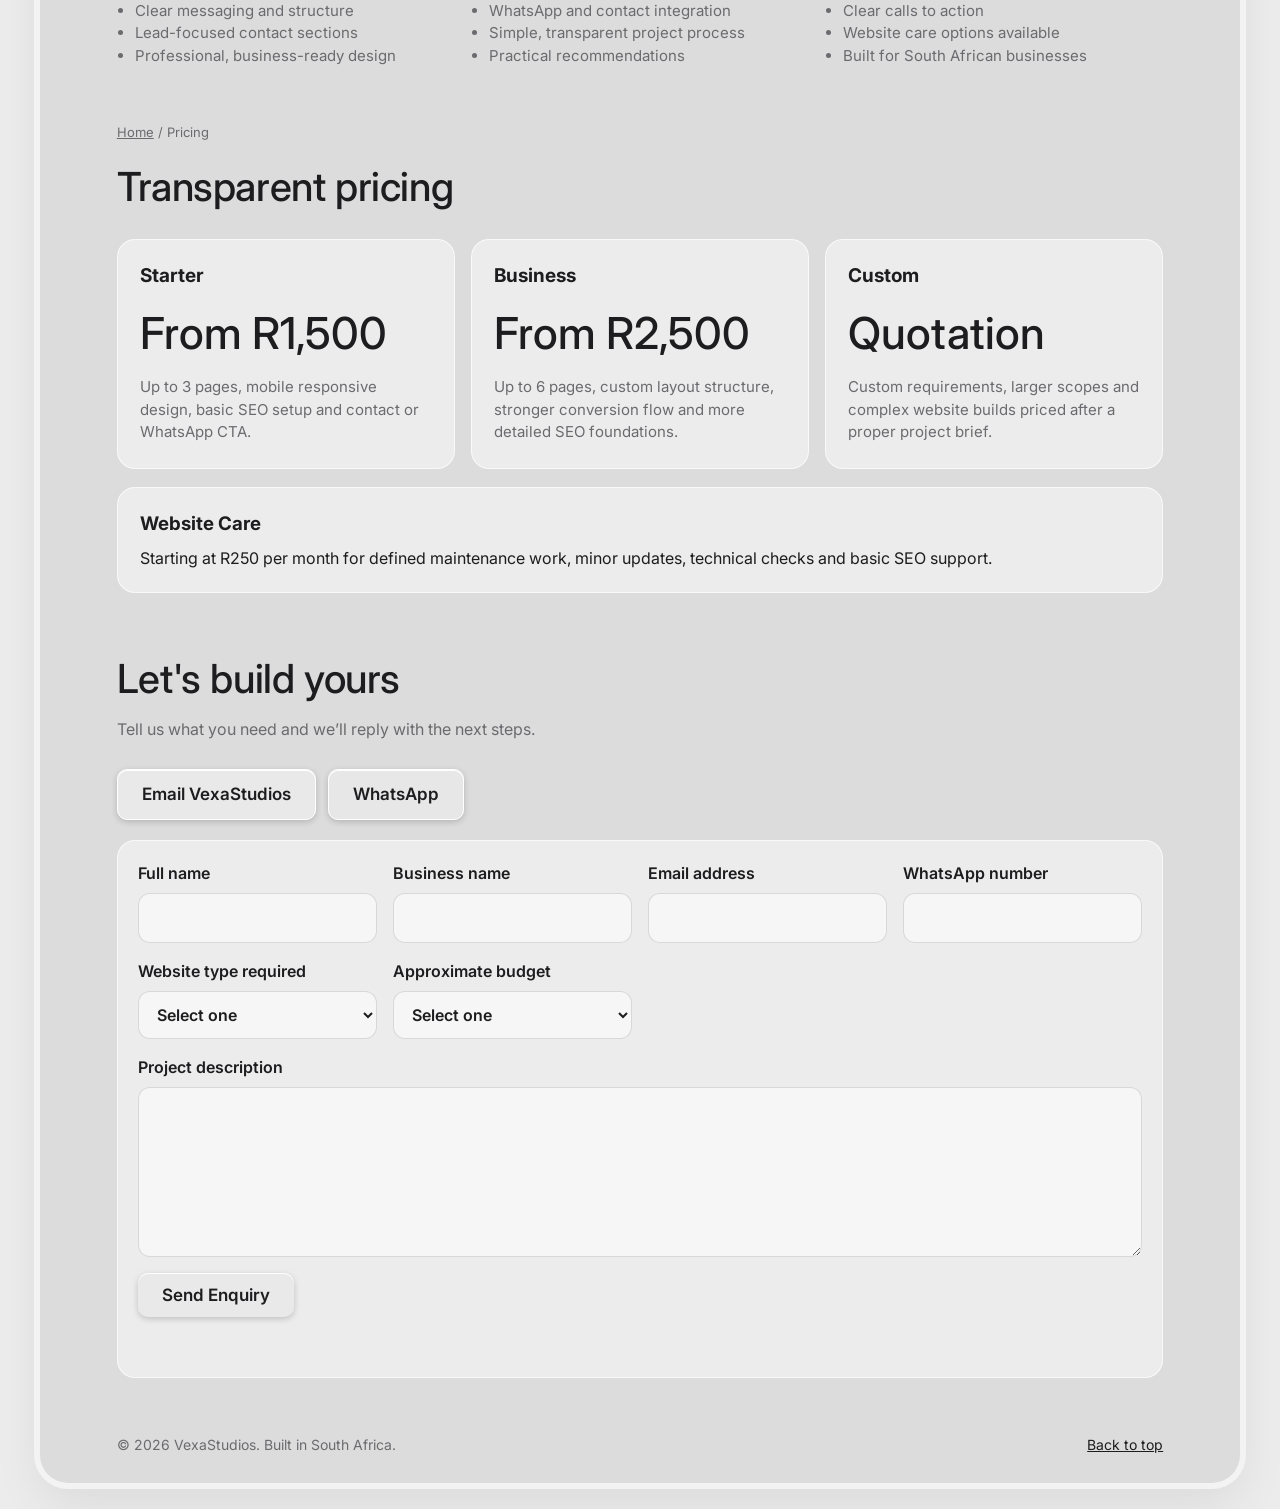
==== commit 70ac1d6f: "Refactor styles for improved design consistency and responsiveness - Updated color variables for a m" ====
--- a/index.html
+++ b/index.html
@@ -3,17 +3,17 @@
 <head>
 	<meta charset="utf-8">
 	<meta name="viewport" content="width=device-width, initial-scale=1">
-	<title>VexaStudios | Professional Website Design for South African Businesses</title>
-	<meta name="description" content="VexaStudios builds professional, conversion-focused websites for small businesses and growing companies across South Africa.">
+	<title>VexaStudios | Professional websites for South African businesses</title>
+	<meta name="description" content="VexaStudios creates professional, conversion-focused websites for small businesses and growing companies across South Africa.">
 	<link rel="canonical" href="https://vexastudios.vercel.app/">
 	<meta name="robots" content="index, follow">
-	<meta name="theme-color" content="#0f172a">
-	<link rel="icon" href="data:image/svg+xml,%3Csvg xmlns='http://www.w3.org/2000/svg' viewBox='0 0 64 64'%3E%3Crect width='64' height='64' rx='16' fill='%230f172a'/%3E%3Cpath d='M18 19h28l-13 26-15-26zm6 6l7 14 7-14h-14z' fill='%23f8fafc'/%3E%3C/svg%3E">
+	<meta name="theme-color" content="#e4e4e4">
+	<link rel="icon" href="data:image/svg+xml,%3Csvg xmlns='http://www.w3.org/2000/svg' viewBox='0 0 32 32'%3E%3Crect width='32' height='32' rx='8' fill='%23222'/%3E%3Cpath d='M7 9l9 15 9-15' stroke='%23fff' stroke-width='3' fill='none' stroke-linecap='round' stroke-linejoin='round'/%3E%3C/svg%3E">
 
 	<meta property="og:type" content="website">
 	<meta property="og:site_name" content="VexaStudios">
-	<meta property="og:title" content="VexaStudios | Professional Website Design for South African Businesses">
-	<meta property="og:description" content="Independent South African website studio helping businesses get found online and turn visitors into enquiries.">
+	<meta property="og:title" content="VexaStudios | Professional websites for South African businesses">
+	<meta property="og:description" content="Independent South African website studio helping businesses look credible online and win more work.">
 	<meta property="og:url" content="https://vexastudios.vercel.app/">
 	<meta property="og:image" content="https://images.unsplash.com/photo-1460925895917-afdab827c52f?auto=format&fit=crop&w=1200&q=80">
 	<meta name="twitter:card" content="summary_large_image">
@@ -21,317 +21,139 @@
 
 	<link rel="preconnect" href="https://fonts.googleapis.com">
 	<link rel="preconnect" href="https://fonts.gstatic.com" crossorigin>
-	<link href="https://fonts.googleapis.com/css2?family=Inter:wght@400;500;600;700;800&display=swap" rel="stylesheet">
+	<link href="https://fonts.googleapis.com/css2?family=Inter:wght@400;500;600;700&display=swap" rel="stylesheet">
 	<link rel="stylesheet" href="styles.css">
 </head>
 <body>
-	<header class="topbar">
-		<div class="container nav-wrap">
-			<a class="brand" href="#home" aria-label="VexaStudios home">
-				<span class="brand-mark">V</span>
-				<span class="brand-text">VexaStudios</span>
+	<div class="shell">
+		<header>
+			<a class="logo" href="#home" aria-label="VexaStudios home">
+				<img src="images/logo-trimmed.png" alt="VexaStudios logo" />
 			</a>
-			<nav class="main-nav" aria-label="Main navigation">
+			<a class="btn" href="#contact">Get a Quote</a>
+		</header>
+
+		<main>
+			<section class="hero" id="home">
+				<h1 class="serif">Professional websites that help your business look credible and win more work.</h1>
+				<p class="sub">VexaStudios designs and builds clean, conversion-focused websites for small businesses, startups and growing companies across South Africa.</p>
+			</section>
+
+			<nav class="pill" aria-label="Main">
+				<span class="serif menu-label">Menu</span>
+				<a href="#home">Home</a>
 				<a href="#services">Services</a>
-				<a href="#work">Portfolio</a>
+				<a href="#process">How It Works</a>
+				<a href="#about">About</a>
 				<a href="#pricing">Pricing</a>
-				<a href="#about">About</a>
-				<a href="#faq">FAQ</a>
 			</nav>
-			<a class="button button-primary" href="#contact">Get a quote</a>
-		</div>
-	</header>
-
-	<main id="home">
-		<section class="hero">
-			<div class="container hero-grid">
-				<div class="hero-copy">
-					<p class="eyebrow">Independent website studio • South Africa</p>
-					<h1>Professional websites that help your business look credible and win more work.</h1>
-					<p class="lead">VexaStudios designs and builds clean, mobile-friendly websites for small businesses, startups and growing companies that want a stronger online presence without the agency price tag.</p>
-					<div class="cta-row">
-						<a class="button button-primary" href="#contact">Book a project</a>
-						<a class="button button-secondary" href="#work">See concept projects</a>
-					</div>
-					<ul class="hero-points" aria-label="Key benefits">
+
+			<section id="services">
+				<h2 class="serif">What we build</h2>
+				<div class="grid">
+					<article class="tile">
+						<h3>Business Website Development</h3>
+						<p>Professional websites for service businesses, local brands and growing companies that need an online presence that inspires trust.</p>
+					</article>
+					<article class="tile">
+						<h3>Landing Page Development</h3>
+						<p>Focused landing pages for promotions, campaigns, product launches and service offers that need clear, direct conversion.</p>
+					</article>
+					<article class="tile">
+						<h3>Custom Web Applications</h3>
+						<p>Custom-built digital tools and business solutions where the scope is realistic and the requirements are clearly defined.</p>
+					</article>
+					<article class="tile">
+						<h3>Website Maintenance & SEO Foundations</h3>
+						<p>Routine updates, basic technical checks and SEO foundations to keep a website healthy, relevant and easier to find.</p>
+					</article>
+				</div>
+			</section>
+
+			<section id="process">
+				<h2 class="serif">How it works</h2>
+				<div class="grid">
+					<div class="tile">
+						<h3>1. Discovery</h3>
+						<p>We clarify your goals, audience, offer and what success looks like before design begins.</p>
+					</div>
+					<div class="tile">
+						<h3>2. Design & Build</h3>
+						<p>We create a clean and practical design, then turn it into a working, mobile-friendly website.</p>
+					</div>
+					<div class="tile">
+						<h3>3. Launch</h3>
+						<p>We finalise the site, test it properly and hand it over ready for launch and enquiry generation.</p>
+					</div>
+				</div>
+			</section>
+
+			<section id="about">
+				<h2 class="serif">About VexaStudios</h2>
+				<p class="sub about-copy">VexaStudios is a small independent website studio helping businesses present themselves clearly online. We work with small businesses and growing companies that want a professional digital presence without the overhead of a large agency.</p>
+				<p class="sub about-copy">Our focus is website development with honest communication, practical strategy and quality execution. We believe a good website should be simple to understand, easy to trust and built around real business goals.</p>
+			</section>
+
+			<section id="features">
+				<h2 class="serif">What you can expect</h2>
+				<div class="grid">
+					<ul>
+						<li>Modern, responsive websites</li>
+						<li>Clear messaging and structure</li>
+						<li>Lead-focused contact sections</li>
+						<li>Professional, business-ready design</li>
+					</ul>
+					<ul>
+						<li>Basic SEO setup</li>
+						<li>WhatsApp and contact integration</li>
+						<li>Simple, transparent project process</li>
+						<li>Practical recommendations</li>
+					</ul>
+					<ul>
+						<li>Mobile-first layouts</li>
+						<li>Clear calls to action</li>
+						<li>Website care options available</li>
 						<li>Built for South African businesses</li>
-						<li>Fast, responsive and SEO-ready</li>
-						<li>Clear call-to-actions that convert</li>
 					</ul>
 				</div>
-				<div class="hero-visual" aria-label="Website mockup preview">
-					<div class="dashboard-card">
-						<div class="window-bar">
-							<span></span>
-							<span></span>
-							<span></span>
-						</div>
-						<div class="mockup-header">
-							<div>
-								<strong>Business website</strong>
-								<small>Launch-ready design</small>
-							</div>
-							<span class="chip">R2,500+</span>
-						</div>
-						<div class="mockup-body">
-							<div class="hero-panel hero-panel-large"></div>
-							<div class="hero-panel-inline">
-								<div class="mini-card"></div>
-								<div class="mini-card"></div>
-							</div>
-							<div class="hero-panel-grid">
-								<div></div>
-								<div></div>
-								<div></div>
-							</div>
-						</div>
-					</div>
-				</div>
-			</div>
-		</section>
-
-		<section class="trust">
-			<div class="container trust-grid">
-				<div class="trust-box">
-					<p class="label">Why VexaStudios</p>
-					<h2>Clear strategy, thoughtful design and a website built to convert.</h2>
-				</div>
-				<div class="trust-box feature-box">
-					<strong>Business-first thinking</strong>
-					<p>We focus on the real goal: helping your company explain its value clearly and turn enquiries into action.</p>
-				</div>
-				<div class="trust-box feature-box">
-					<strong>Professional online presence</strong>
-					<p>Your site should look consistent, credible and easy to trust on mobile, tablet and desktop.</p>
-				</div>
-				<div class="trust-box feature-box">
-					<strong>Practical execution</strong>
-					<p>From messaging to layout to contact flow, each decision supports business outcomes instead of guesswork.</p>
-				</div>
-			</div>
-		</section>
-
-		<section class="section" id="services">
-			<div class="container">
-				<div class="section-heading">
-					<p class="eyebrow">Services</p>
-					<h2>Website services designed around the realities of small businesses.</h2>
-				</div>
-				<div class="card-grid three-up">
-					<article class="info-card">
-						<div class="icon">01</div>
-						<h3>Business Website Development</h3>
-						<p>Professional websites for service businesses, local brands and growing companies that need a stronger online presence.</p>
-					</article>
-					<article class="info-card">
-						<div class="icon">02</div>
-						<h3>Landing Page Development</h3>
-						<p>Focused sales pages for promotions, offers, product launches and campaign-specific marketing activity.</p>
-					</article>
-					<article class="info-card">
-						<div class="icon">03</div>
-						<h3>Custom Web Applications</h3>
-						<p>Custom-built tools and internal web experiences where the brief is clear and the scope is realistic.</p>
-					</article>
-					<article class="info-card">
-						<div class="icon">04</div>
-						<h3>Website Maintenance & SEO Foundations</h3>
-						<p>Routine updates, technical checks and basic SEO setup to help your site stay healthy and easier to find.</p>
-					</article>
-				</div>
-			</div>
-		</section>
-
-		<section class="section section-muted" id="process">
-			<div class="container">
-				<div class="section-heading">
-					<p class="eyebrow">Process</p>
-					<h2>A simple, transparent website process.</h2>
-				</div>
-				<div class="card-grid three-up">
-					<div class="step-card">
-						<span>Step 01</span>
-						<h3>Discovery</h3>
-						<p>We clarify your goals, audience, offer and what success looks like before design starts.</p>
-					</div>
-					<div class="step-card">
-						<span>Step 02</span>
-						<h3>Design & build</h3>
-						<p>You receive a professional concept and a working build that reflects your business and offers.</p>
-					</div>
-					<div class="step-card">
-						<span>Step 03</span>
-						<h3>Launch</h3>
-						<p>We finalise the site, test it thoroughly and hand over a clean, ready-to-launch result.</p>
-					</div>
-				</div>
-			</div>
-		</section>
-
-		<section class="section" id="work">
-			<div class="container">
-				<div class="section-heading narrow">
-					<p class="eyebrow">Portfolio concepts</p>
-					<h2>Three fictional concept projects that demonstrate style, structure and business thinking.</h2>
-					<p class="small-copy">These are concept builds created to showcase the type of work VexaStudios can produce. They are not client work or real brand portfolios.</p>
-				</div>
-				<div class="project-grid">
-					<article class="project-card barber-card">
-						<img src="https://images.unsplash.com/photo-1517832606299-7ae9b720a186?auto=format&fit=crop&w=900&q=80" alt="Barber shop concept website preview">
-						<div class="project-body">
-							<span class="project-tag">Concept project</span>
-							<h3>SharpCut Barber Studio</h3>
-							<p>Premium grooming brand for a local barbershop with bookings, service pricing and a confident brand voice.</p>
-							<ul>
-								<li>Homepage + pricing + gallery</li>
-								<li>WhatsApp enquiries</li>
-								<li>Responsive layout</li>
-							</ul>
-						</div>
-					</article>
-					<article class="project-card restaurant-card">
-						<img src="https://images.unsplash.com/photo-1552566626-52f8b828add9?auto=format&fit=crop&w=900&q=80" alt="Restaurant concept website preview">
-						<div class="project-body">
-							<span class="project-tag">Concept project</span>
-							<h3>Harbor & Hearth</h3>
-							<p>Warm, modern restaurant concept focused on menu browsing, reservations and a clear local dining experience.</p>
-							<ul>
-								<li>Menu and pricing</li>
-								<li>Reservation CTA</li>
-								<li>Mobile-first experience</li>
-							</ul>
-						</div>
-					</article>
-					<article class="project-card construction-card">
-						<img src="https://images.unsplash.com/photo-1504307651254-35680f356dfd?auto=format&fit=crop&w=900&q=80" alt="Construction company concept website preview">
-						<div class="project-body">
-							<span class="project-tag">Concept project</span>
-							<h3>Summit Build Co.</h3>
-							<p>Construction company experience showcasing services, completed work and quote request flow for local projects.</p>
-							<ul>
-								<li>Service showcase</li>
-								<li>Project gallery</li>
-								<li>Quote request form</li>
-							</ul>
-						</div>
-					</article>
-				</div>
-			</div>
-		</section>
-
-		<section class="section section-muted" id="pricing">
-			<div class="container">
-				<div class="section-heading">
-					<p class="eyebrow">Pricing</p>
-					<h2>Transparent starting prices for the South African market.</h2>
-				</div>
-				<div class="pricing-grid">
-					<div class="price-card">
+			</section>
+
+			<section id="pricing">
+				<p class="crumbs"><a href="#home">Home</a> / Pricing</p>
+				<h2 class="serif">Transparent pricing</h2>
+				<div class="grid pricing-grid">
+					<div class="tile price-card">
 						<h3>Starter</h3>
-						<div class="price">From R1,500</div>
-						<ul>
-							<li>Up to 3 pages</li>
-							<li>Mobile responsive design</li>
-							<li>Basic SEO setup</li>
-							<li>Contact and WhatsApp CTA</li>
-							<li>2 rounds of revisions</li>
-						</ul>
-						<p>Estimated delivery: 1–2 weeks</p>
-					</div>
-					<div class="price-card featured">
+						<div class="price serif">From R1,500</div>
+						<p>Up to 3 pages, mobile responsive design, basic SEO setup and contact or WhatsApp CTA.</p>
+					</div>
+					<div class="tile price-card">
 						<h3>Business</h3>
-						<div class="price">From R2,500</div>
-						<ul>
-							<li>Up to 6 pages</li>
-							<li>Custom layout and content structure</li>
-							<li>Lead generation flow</li>
-							<li>SEO and technical foundations</li>
-							<li>3 rounds of revisions</li>
-						</ul>
-						<p>Estimated delivery: 2–4 weeks</p>
-					</div>
-					<div class="price-card">
+						<div class="price serif">From R2,500</div>
+						<p>Up to 6 pages, custom layout structure, stronger conversion flow and more detailed SEO foundations.</p>
+					</div>
+					<div class="tile price-card">
 						<h3>Custom</h3>
-						<div class="price">Quotation</div>
-						<ul>
-							<li>Custom web application or larger build</li>
-							<li>Scope, timeline and deliverables tailored to your brief</li>
-							<li>Project requirements reviewed before we begin</li>
-							<li>Additional work quoted separately</li>
-						</ul>
-						<p>Estimated delivery: Based on scope</p>
-					</div>
-				</div>
-
-				<div class="care-card">
-					<div>
-						<p class="eyebrow">Website Care</p>
-						<h3>Monthly support starting at R250 per month</h3>
-					</div>
-					<ul>
-						<li>Content updates and minor fixes</li>
-						<li>Monthly technical check</li>
-						<li>Basic SEO monitoring</li>
-						<li>Support for defined maintenance tasks only</li>
-					</ul>
-				</div>
-			</div>
-		</section>
-
-		<section class="section" id="about">
-			<div class="container about-grid">
-				<div>
-					<p class="eyebrow">About</p>
-					<h2>VexaStudios is a small, independent website studio helping businesses present themselves clearly online.</h2>
-				</div>
-				<div>
-					<p>VexaStudios exists to help businesses establish a professional online presence without the friction, overhead and vague promises that often come with larger agencies. The focus is simple: clear messaging, good design, strong structure and a website that supports enquiries and growth.</p>
-					<p>We work with businesses that value clarity, quality and honest communication. Every project is designed around the business behind it, with a focus on practical outcomes rather than flashy but unnecessary features.</p>
-					<p>Our long-term vision is to grow into a broader digital studio, but our immediate focus remains website development and supporting small businesses with a modern, professional online presence.</p>
-				</div>
-			</div>
-		</section>
-
-		<section class="section section-muted" id="faq">
-			<div class="container faq-wrap">
-				<div class="section-heading narrow">
-					<p class="eyebrow">FAQ</p>
-					<h2>Common questions before you start.</h2>
-				</div>
-				<div class="faq-list">
-					<div class="faq-item">
-						<h3>Do you provide a full website package?</h3>
-						<p>Yes. We can handle design, copy guidance, page structure, responsiveness and the technical setup needed to launch a professional site.</p>
-					</div>
-					<div class="faq-item">
-						<h3>What is included in the project price?</h3>
-						<p>It includes design, page build, responsive layout, contact functionality, basic SEO foundations and a defined number of revisions based on the package selected.</p>
-					</div>
-					<div class="faq-item">
-						<h3>Do you include domain and hosting?</h3>
-						<p>Domain and hosting are typically separate from the design and build fee. We can guide you on the best setup for your budget and business needs.</p>
-					</div>
-					<div class="faq-item">
-						<h3>Are the project prices final?</h3>
-						<p>These are starting prices for typical website scopes. Final pricing depends on your needs, content requirements, custom features and delivery timeline.</p>
-					</div>
-				</div>
-			</div>
-		</section>
-
-		<section class="section contact-section" id="contact">
-			<div class="container contact-grid">
-				<div>
-					<p class="eyebrow">Contact</p>
-					<h2>Tell us about your project and we’ll respond with the next steps.</h2>
-					<p class="small-copy">We are happy to discuss your website goals, the type of business you run and what kind of solution makes sense for your stage.</p>
-					<div class="contact-details">
-						<a href="mailto:karabotshivhase2@gmail.com">karabotshivhase2@gmail.com</a>
-						<a href="https://wa.me/27731234567" target="_blank" rel="noreferrer">WhatsApp: +27 73 123 4567</a>
-					</div>
-				</div>
+						<div class="price serif">Quotation</div>
+						<p>Custom requirements, larger scopes and complex website builds priced after a proper project brief.</p>
+					</div>
+				</div>
+				<div class="care-box">
+					<h3>Website Care</h3>
+					<p>Starting at R250 per month for defined maintenance work, minor updates, technical checks and basic SEO support.</p>
+				</div>
+			</section>
+
+			<section id="contact">
+				<h2 class="serif">Let's build yours</h2>
+				<p class="sub contact-copy">Tell us what you need and we’ll reply with the next steps.</p>
+				<div class="contact-row">
+					<a class="btn" href="mailto:karabotshivhase2@gmail.com?subject=Website%20project%20enquiry">Email VexaStudios</a>
+					<a class="btn secondary-btn" href="https://wa.me/27731234567" target="_blank" rel="noreferrer">WhatsApp</a>
+				</div>
+
 				<form class="contact-form" id="projectForm" novalidate>
-					<div class="form-row two-up">
+					<div class="form-grid">
 						<label>
 							<span>Full name</span>
 							<input type="text" name="fullName" required>
@@ -340,8 +162,6 @@
 							<span>Business name</span>
 							<input type="text" name="businessName" required>
 						</label>
-					</div>
-					<div class="form-row two-up">
 						<label>
 							<span>Email address</span>
 							<input type="email" name="email" required>
@@ -350,8 +170,6 @@
 							<span>WhatsApp number</span>
 							<input type="tel" name="whatsapp">
 						</label>
-					</div>
-					<div class="form-row two-up">
 						<label>
 							<span>Website type required</span>
 							<select name="websiteType" required>
@@ -378,20 +196,18 @@
 						<textarea name="projectDescription" rows="6" required></textarea>
 					</label>
 					<div class="form-actions">
-						<button class="button button-primary" type="submit">Send enquiry</button>
+						<button class="btn form-btn" type="submit">Send Enquiry</button>
 					</div>
 					<p class="form-status" id="formStatus" aria-live="polite"></p>
 				</form>
-			</div>
-		</section>
-	</main>
-
-	<footer class="site-footer">
-		<div class="container footer-wrap">
-			<p>&copy; <span id="year">2026</span> VexaStudios. Built in South Africa.</p>
+			</section>
+		</main>
+
+		<footer>
+			<span>&copy; <span id="year">2026</span> VexaStudios. Built in South Africa.</span>
 			<a href="#home">Back to top</a>
-		</div>
-	</footer>
+		</footer>
+	</div>
 
 	<script src="script.js"></script>
 </body>
--- a/styles.css
+++ b/styles.css
@@ -1,16 +1,10 @@
 :root {
-	--bg: #f4f5f7;
-	--panel: #ffffff;
-	--panel-soft: #eef2ff;
-	--muted: #475569;
-	--text: #0f172a;
-	--line: rgba(15, 23, 42, 0.08);
-	--accent: #0f172a;
-	--accent-strong: #111827;
-	--accent-soft: #e2e8f0;
-	--highlight: #f59e0b;
-	--success: #166534;
-	--shadow: 0 20px 60px rgba(15, 23, 42, 0.09);
+	--bg: #ececec;
+	--card: #dcdcdc;
+	--ink: #1d1d1f;
+	--mute: #6b6b6f;
+	--line: rgba(255, 255, 255, 0.7);
+	--accent: #ff3b1f;
 }
 
 * {
@@ -23,753 +17,336 @@
 }
 
 body {
-	margin: 0;
-	font-family: 'Inter', sans-serif;
-	background: linear-gradient(180deg, #f8fafc 0%, #eef2f7 100%);
-	color: var(--text);
-	line-height: 1.6;
-}
-
-a {
-	color: inherit;
-	text-decoration: none;
-}
-
-img {
-	max-width: 100%;
-	display: block;
-}
-
-button,
-input,
-select,
-textarea {
-	font: inherit;
-}
-
-.container {
-	width: min(1160px, calc(100% - 2rem));
+	background: var(--bg);
+	color: var(--ink);
+	font-family: 'Inter', system-ui, sans-serif;
+	padding: clamp(8px, 2vw, 28px);
+	line-height: 1.5;
+}
+
+.serif {
+	font-family: 'Inter', system-ui, sans-serif;
+}
+
+.shell {
+	max-width: 1200px;
 	margin: 0 auto;
-}
-
-.topbar {
-	position: sticky;
-	top: 0;
-	z-index: 20;
-	backdrop-filter: blur(10px);
-	background: rgba(248, 250, 252, 0.82);
-	border-bottom: 1px solid var(--line);
-}
-
-.nav-wrap {
+	background: var(--card);
+	border-radius: 28px;
+	box-shadow: 0 0 0 6px #f3f3f3, 0 20px 50px rgba(0, 0, 0, 0.08);
+	overflow: hidden;
+}
+
+header,
+section,
+footer {
+	padding: 28px clamp(20px, 6vw, 80px);
+}
+
+header {
 	display: flex;
 	justify-content: space-between;
 	align-items: center;
-	padding: 1rem 0;
-	gap: 1.25rem;
-}
-
-.brand {
-	display: inline-flex;
-	align-items: center;
-	gap: 0.7rem;
-	font-weight: 700;
-	letter-spacing: -0.04em;
-}
-
-.brand-mark {
+}
+
+.logo {
 	display: inline-flex;
 	align-items: center;
 	justify-content: center;
-	width: 2.4rem;
-	height: 2.4rem;
-	border-radius: 0.8rem;
-	background: var(--accent);
-	color: white;
-	font-size: 1.1rem;
-	box-shadow: inset 0 0 0 1px rgba(255, 255, 255, 0.08);
-}
-
-.brand-text {
-	font-size: 1.1rem;
-}
-
-.main-nav {
-	display: flex;
+	text-decoration: none;
+}
+
+.logo img {
+	display: block;
+	width: 280px;
+	max-width: 42vw;
+	height: auto;
+	object-fit: contain;
+	filter: brightness(0);
+}
+
+.btn {
+	font-family: 'Inter', system-ui, sans-serif;
+	font-weight: 600;
+	font-size: 17px;
+	color: var(--ink);
+	text-decoration: none;
+	background: #e9e9e9;
+	padding: 12px 24px;
+	border-radius: 10px;
+	box-shadow: 0 2px 6px rgba(0, 0, 0, 0.18), inset 0 1px #fff;
+	border: 1px solid #fff;
+	cursor: pointer;
+	transition: background 0.2s ease;
+}
+
+.btn:hover {
+	background: #f4f4f4;
+}
+
+.secondary-btn {
+	background: rgba(255, 255, 255, 0.3);
+}
+
+.hero {
+	text-align: center;
+	padding-bottom: 0;
+}
+
+h1 {
+	font-size: clamp(34px, 6vw, 64px);
+	line-height: 1.05;
+	letter-spacing: -0.02em;
+	font-weight: 500;
+	background: linear-gradient(90deg, #9a9a9a, #1d1d1f 45%, #8a8a8a);
+	-webkit-background-clip: text;
+	background-clip: text;
+	color: transparent;
+	max-width: 15em;
+	margin: 24px auto 12px;
+}
+
+.sub {
+	color: var(--mute);
+	max-width: 42em;
+	margin: 0 auto 28px;
+}
+
+.about-copy {
+	margin-bottom: 12px;
+}
+
+.contact-copy {
+	margin-left: 0;
+}
+
+nav.pill {
+	position: sticky;
+	bottom: 14px;
+	z-index: 5;
+	display: flex;
+	gap: 4px;
 	align-items: center;
-	gap: 1.25rem;
-	font-size: 0.96rem;
-	color: var(--muted);
-}
-
-.main-nav a {
-	transition: color 0.2s ease;
-}
-
-.main-nav a:hover,
-.main-nav a:focus-visible {
-	color: var(--text);
-}
-
-.button {
-	display: inline-flex;
-	align-items: center;
-	justify-content: center;
-	border-radius: 999px;
-	padding: 0.85rem 1.4rem;
-	font-weight: 600;
-	border: 1px solid transparent;
-	transition: transform 0.2s ease, box-shadow 0.2s ease;
-}
-
-.button:hover,
-.button:focus-visible {
-	transform: translateY(-1px);
-}
-
-.button-primary {
-	background: var(--accent);
-	color: white;
-	box-shadow: 0 12px 26px rgba(15, 23, 42, 0.18);
-}
-
-.button-secondary {
-	background: rgba(15, 23, 42, 0.04);
-	border-color: rgba(15, 23, 42, 0.12);
-	color: var(--text);
-}
-
-.hero {
-	padding: 4.5rem 0 3rem;
-}
-
-.hero-grid {
+	width: max-content;
+	max-width: 94%;
+	margin: -46px auto 18px;
+	padding: 8px 10px;
+	border-radius: 16px;
+	background: rgba(240, 240, 240, 0.55);
+	backdrop-filter: blur(14px);
+	border: 1px solid var(--line);
+	overflow-x: auto;
+}
+
+.menu-label {
+	padding: 0 12px;
+}
+
+nav.pill a {
+	font-family: 'Inter', system-ui, sans-serif;
+	font-size: 16px;
+	color: var(--ink);
+	text-decoration: none;
+	padding: 8px 14px;
+	border-radius: 10px;
+	white-space: nowrap;
+}
+
+nav.pill a:hover {
+	background: rgba(255, 255, 255, 0.6);
+}
+
+h2 {
+	font-size: clamp(26px, 4vw, 40px);
+	font-weight: 500;
+	letter-spacing: -0.01em;
+	margin-bottom: 8px;
+}
+
+.crumbs {
+	font-size: 13px;
+	color: var(--mute);
+	margin-bottom: 14px;
+}
+
+.crumbs a {
+	color: var(--mute);
+}
+
+.grid {
 	display: grid;
-	grid-template-columns: 1.15fr 0.85fr;
-	align-items: center;
-	gap: 3rem;
-}
-
-.eyebrow {
-	display: inline-block;
-	font-size: 0.76rem;
-	font-weight: 700;
-	letter-spacing: 0.18em;
-	text-transform: uppercase;
-	color: var(--muted);
-	margin-bottom: 0.9rem;
-}
-
-h1,
-h2,
-h3 {
-	letter-spacing: -0.05em;
-	line-height: 1.08;
-}
-
-h1 {
-	font-size: clamp(2.7rem, 5vw, 5rem);
-	max-width: 16ch;
-	margin-bottom: 1rem;
-}
-
-.lead {
-	max-width: 60ch;
-	font-size: 1.07rem;
-	color: var(--muted);
-	margin-bottom: 1.6rem;
-}
-
-.cta-row {
+	gap: 16px;
+	grid-template-columns: repeat(auto-fit, minmax(220px, 1fr));
+	margin-top: 22px;
+}
+
+.tile {
+	background: rgba(255, 255, 255, 0.45);
+	border: 1px solid var(--line);
+	border-radius: 18px;
+	padding: 22px;
+}
+
+.tile h3 {
+	font-size: 19px;
+	margin-bottom: 6px;
+}
+
+.tile p {
+	color: var(--mute);
+	font-size: 15px;
+}
+
+.pricing-grid {
+	grid-template-columns: repeat(auto-fit, minmax(220px, 1fr));
+}
+
+.price {
+	font-size: 44px;
+	font-weight: 500;
+	margin: 10px 0 10px;
+}
+
+.price-card {
+	min-height: 230px;
+}
+
+.care-box {
+	background: rgba(255, 255, 255, 0.45);
+	border: 1px solid var(--line);
+	border-radius: 18px;
+	padding: 22px;
+	margin-top: 18px;
+}
+
+.care-box h3 {
+	margin-bottom: 8px;
+}
+
+.contact-row {
 	display: flex;
 	flex-wrap: wrap;
-	gap: 1rem;
-	margin-bottom: 1.6rem;
-}
-
-.hero-points {
-	list-style: none;
-	padding: 0;
-	display: flex;
-	flex-wrap: wrap;
-	gap: 0.8rem 1.5rem;
-	color: var(--muted);
-	font-size: 0.96rem;
-}
-
-.hero-points li {
-	position: relative;
-	padding-left: 1.25rem;
-}
-
-.hero-points li::before {
-	content: "";
-	position: absolute;
-	left: 0;
-	top: 0.55rem;
-	width: 0.6rem;
-	height: 0.6rem;
-	border-radius: 50%;
-	background: var(--highlight);
-	box-shadow: 0 0 0 5px rgba(245, 158, 11, 0.18);
-}
-
-.hero-visual {
-	display: flex;
-	justify-content: center;
-}
-
-.dashboard-card {
-	width: min(100%, 540px);
-	background: linear-gradient(180deg, #ffffff 0%, #f8fafc 100%);
-	border: 1px solid rgba(15, 23, 42, 0.08);
-	border-radius: 28px;
-	box-shadow: var(--shadow);
-	padding: 1rem 1rem 1.2rem;
-}
-
-.window-bar {
-	display: flex;
-	gap: 0.5rem;
-	padding: 0.35rem 0 1rem;
-}
-
-.window-bar span {
-	display: block;
-	width: 0.75rem;
-	height: 0.75rem;
-	border-radius: 50%;
-	background: rgba(15, 23, 42, 0.12);
-}
-
-.window-bar span:first-child { background: #fca5a5; }
-.window-bar span:nth-child(2) { background: #fcd34d; }
-.window-bar span:nth-child(3) { background: #86efac; }
-
-.mockup-header {
-	display: flex;
-	justify-content: space-between;
-	align-items: center;
-	gap: 1rem;
-	padding: 0 0.35rem 1rem;
-}
-
-.mockup-header strong {
-	display: block;
-	font-size: 1.05rem;
-}
-
-.mockup-header small {
-	color: var(--muted);
-}
-
-.chip {
-	display: inline-flex;
-	align-items: center;
-	padding: 0.35rem 0.7rem;
-	border-radius: 999px;
-	background: rgba(59, 130, 246, 0.09);
-	color: #1d4ed8;
-	font-size: 0.8rem;
-	font-weight: 700;
-}
-
-.mockup-body {
+	gap: 12px;
+	margin-bottom: 20px;
+}
+
+ul {
+	padding-left: 18px;
+	color: var(--mute);
+	font-size: 15px;
+}
+
+.form-grid {
 	display: grid;
-	gap: 1rem;
-}
-
-.hero-panel {
-	border-radius: 20px;
-	background: linear-gradient(135deg, #0f172a, #1d4ed8);
-	min-height: 180px;
-	position: relative;
-	overflow: hidden;
-}
-
-.hero-panel::before {
-	content: "";
-	position: absolute;
-	inset: 0;
-	background: linear-gradient(135deg, rgba(255,255,255,0.12), transparent 60%);
-}
-
-.hero-panel-large {
-	min-height: 200px;
-}
-
-.hero-panel-inline {
-	display: grid;
-	grid-template-columns: repeat(2, minmax(0, 1fr));
-	gap: 1rem;
-}
-
-.mini-card {
-	height: 100px;
-	border-radius: 18px;
-	background: linear-gradient(135deg, #dbeafe, #e2e8f0);
-}
-
-.hero-panel-grid {
-	display: grid;
-	grid-template-columns: repeat(3, minmax(0, 1fr));
-	gap: 0.8rem;
-}
-
-.hero-panel-grid div {
-	height: 84px;
-	border-radius: 18px;
-	background: linear-gradient(135deg, #f8fafc, #dbeafe);
-}
-
-.trust {
-	padding: 1rem 0 3rem;
-}
-
-.trust-grid {
-	display: grid;
-	grid-template-columns: 1.4fr repeat(3, minmax(0, 1fr));
-	gap: 1.2rem;
-}
-
-.trust-box,
-.info-card,
-.step-card,
-.project-card,
-.price-card,
-.care-card,
-.faq-item {
-	background: rgba(255, 255, 255, 0.9);
-	border: 1px solid var(--line);
-	border-radius: 24px;
-	box-shadow: 0 10px 30px rgba(15, 23, 42, 0.04);
-}
-
-.trust-box {
-	padding: 1.4rem 1.2rem;
-}
-
-.label {
-	font-size: 0.72rem;
-	font-weight: 700;
-	text-transform: uppercase;
-	letter-spacing: 0.16em;
-	color: var(--muted);
-}
-
-.trust-box h2 {
-	font-size: clamp(1.8rem, 2vw, 2.5rem);
-	margin-top: 0.5rem;
-}
-
-.feature-box strong {
-	display: block;
-	font-size: 1.05rem;
-	margin-bottom: 0.45rem;
-}
-
-.feature-box p {
-	color: var(--muted);
-	font-size: 0.95rem;
-}
-
-.section {
-	padding: 4.75rem 0;
-}
-
-.section-muted {
-	background: rgba(255, 255, 255, 0.28);
-}
-
-.section-heading {
-	margin-bottom: 2rem;
-}
-
-.section-heading h2 {
-	font-size: clamp(2.2rem, 3vw, 3.2rem);
-	max-width: 16ch;
-}
-
-.section-heading.narrow h2 {
-	max-width: 24ch;
-}
-
-.small-copy {
-	max-width: 60ch;
-	color: var(--muted);
-	margin-top: 0.8rem;
-}
-
-.card-grid {
-	display: grid;
-	gap: 1.2rem;
-}
-
-.three-up {
-	grid-template-columns: repeat(4, minmax(0, 1fr));
-}
-
-.info-card,
-.step-card {
-	padding: 1.5rem;
-}
-
-.icon {
-	display: inline-flex;
-	justify-content: center;
-	align-items: center;
-	width: 2.8rem;
-	height: 2.8rem;
-	border-radius: 0.9rem;
-	background: var(--panel-soft);
-	font-weight: 700;
-	color: var(--accent);
-	margin-bottom: 1rem;
-}
-
-.info-card h3,
-.step-card h3 {
-	font-size: 1.2rem;
-	margin-bottom: 0.6rem;
-}
-
-.info-card p,
-.step-card p,
-.project-body p,
-.price-card p,
-.faq-item p,
-.about-grid p,
-.contact-details a,
-.form-status,
-.contact-form label {
-	color: var(--muted);
-}
-
-.step-card span {
-	display: inline-block;
-	font-size: 0.72rem;
-	font-weight: 700;
-	letter-spacing: 0.14em;
-	text-transform: uppercase;
-	color: var(--muted);
-	margin-bottom: 0.8rem;
-}
-
-.project-grid {
-	display: grid;
-	grid-template-columns: repeat(3, minmax(0, 1fr));
-	gap: 1.5rem;
-}
-
-.project-card {
-	overflow: hidden;
-}
-
-.project-card img {
-	height: 260px;
-	object-fit: cover;
-	width: 100%;
-}
-
-.project-body {
-	padding: 1.2rem 1.2rem 1.4rem;
-}
-
-.project-tag {
-	display: inline-flex;
-	padding: 0.38rem 0.7rem;
-	border-radius: 999px;
-	background: rgba(245, 158, 11, 0.12);
-	color: #92400e;
-	font-size: 0.75rem;
-	font-weight: 700;
-	margin-bottom: 0.75rem;
-}
-
-.project-body h3 {
-	font-size: 1.5rem;
-	margin-bottom: 0.6rem;
-}
-
-.project-body ul {
-	margin-top: 1rem;
-	padding-left: 1.2rem;
-	color: var(--muted);
-	display: grid;
-	gap: 0.4rem;
-}
-
-.pricing-grid {
-	display: grid;
-	grid-template-columns: repeat(3, minmax(0, 1fr));
-	gap: 1.3rem;
-	margin-bottom: 1.4rem;
-}
-
-.price-card {
-	padding: 1.5rem;
-}
-
-.price-card h3 {
-	font-size: 1.35rem;
-	margin-bottom: 0.8rem;
-}
-
-.price {
-	font-size: clamp(2rem, 3vw, 2.6rem);
-	font-weight: 800;
-	letter-spacing: -0.06em;
-	margin-bottom: 1rem;
-}
-
-.price-card ul {
-	padding-left: 1.1rem;
-	display: grid;
-	gap: 0.5rem;
-	color: var(--muted);
-}
-
-.price-card p {
-	margin-top: 1rem;
-	font-size: 0.92rem;
-}
-
-.featured {
-	background: linear-gradient(180deg, #111827 0%, #1f2937 100%);
-	color: white;
-	border-color: rgba(255, 255, 255, 0.08);
-}
-
-.featured h3,
-.featured .price,
-.featured p,
-.featured ul {
-	color: white;
-}
-
-.featured ul {
-	color: rgba(255, 255, 255, 0.82);
-}
-
-.care-card {
-	display: flex;
-	justify-content: space-between;
-	align-items: center;
-	gap: 1rem;
-	padding: 1.4rem 1.5rem;
-}
-
-.care-card h3 {
-	font-size: 1.45rem;
-}
-
-.care-card ul {
-	display: flex;
-	flex-wrap: wrap;
-	gap: 0.75rem 1rem;
-	padding-left: 1.1rem;
-	color: var(--muted);
-}
-
-.about-grid {
-	display: grid;
-	grid-template-columns: 0.9fr 1.1fr;
-	gap: 2rem;
-	align-items: start;
-}
-
-.about-grid h2 {
-	max-width: 12ch;
-}
-
-.about-grid p + p {
-	margin-top: 1rem;
-}
-
-.faq-wrap {
-	display: grid;
-	grid-template-columns: 0.7fr 1.3fr;
-	gap: 1.4rem;
-	align-items: start;
-}
-
-.faq-list {
-	display: grid;
-	gap: 1rem;
-}
-
-.faq-item {
-	padding: 1.2rem 1.25rem;
-}
-
-.faq-item h3 {
-	font-size: 1.14rem;
-	margin-bottom: 0.45rem;
-}
-
-.contact-section {
-	padding-bottom: 5rem;
-}
-
-.contact-grid {
-	display: grid;
-	grid-template-columns: 0.8fr 1.2fr;
-	gap: 2rem;
-	align-items: start;
-}
-
-.contact-grid h2 {
-	font-size: clamp(2rem, 3vw, 2.8rem);
-	max-width: 14ch;
-}
-
-.contact-details {
-	display: grid;
-	gap: 0.6rem;
-	margin-top: 1.2rem;
+	grid-template-columns: repeat(auto-fit, minmax(220px, 1fr));
+	gap: 16px;
 }
 
 .contact-form {
 	display: grid;
-	gap: 1rem;
-	padding: 1.5rem;
-	background: rgba(255, 255, 255, 0.9);
+	gap: 16px;
+	margin-top: 18px;
+	background: rgba(255, 255, 255, 0.45);
 	border: 1px solid var(--line);
-	border-radius: 28px;
-	box-shadow: 0 16px 40px rgba(15, 23, 42, 0.05);
-}
-
-.form-row {
-	display: grid;
-	gap: 1rem;
-}
-
-.two-up {
-	grid-template-columns: repeat(2, minmax(0, 1fr));
+	border-radius: 18px;
+	padding: 20px;
 }
 
 .contact-form label {
 	display: grid;
-	gap: 0.5rem;
-	font-size: 0.95rem;
+	gap: 8px;
+	color: var(--ink);
 	font-weight: 600;
-	color: var(--text);
 }
 
 .contact-form input,
 .contact-form select,
 .contact-form textarea {
 	width: 100%;
-	padding: 0.85rem 1rem;
-	border: 1px solid rgba(15, 23, 42, 0.12);
-	border-radius: 14px;
-	background: #f8fafc;
-	color: var(--text);
-}
-
-.contact-form input:focus,
-.contact-form select:focus,
-.contact-form textarea:focus {
-	outline: none;
-	border-color: rgba(37, 99, 235, 0.5);
-	box-shadow: 0 0 0 4px rgba(59, 130, 246, 0.12);
+	padding: 12px 14px;
+	font: inherit;
+	border-radius: 12px;
+	border: 1px solid rgba(0,0,0,0.12);
+	background: rgba(255,255,255,0.5);
+	color: var(--ink);
+}
+
+.contact-form textarea {
+	min-height: 120px;
+	resize: vertical;
 }
 
 .form-actions {
 	display: flex;
 	justify-content: flex-start;
-	margin-top: 0.25rem;
+}
+
+.form-btn {
+	border: 0;
 }
 
 .form-status {
 	min-height: 1.5rem;
-	margin-top: 0.15rem;
-	font-size: 0.95rem;
+	font-size: 15px;
+	color: var(--mute);
 }
 
 .form-status.success {
-	color: var(--success);
+	color: #1a6b3a;
 	font-weight: 600;
 }
 
 .form-status.error {
-	color: #b91c1c;
+	color: #9d1e1e;
 	font-weight: 600;
 }
 
-.site-footer {
-	padding: 1.1rem 0 2rem;
-	border-top: 1px solid var(--line);
-	background: rgba(255, 255, 255, 0.3);
-}
-
-.footer-wrap {
-	display: flex;
+footer {
+	display: flex;
+	flex-wrap: wrap;
+	gap: 16px;
 	justify-content: space-between;
-	align-items: center;
-	gap: 1rem;
-	font-size: 0.93rem;
-	color: var(--muted);
-}
-
-@media (max-width: 980px) {
-	.hero-grid,
-	.trust-grid,
-	.about-grid,
-	.contact-grid,
-	.faq-wrap,
-	.three-up,
-	.project-grid,
-	.pricing-grid {
-		grid-template-columns: 1fr 1fr;
-	}
-
-	.hero-grid,
-	.about-grid,
-	.contact-grid,
-	.faq-wrap {
-		grid-template-columns: 1fr;
-	}
-
-	.main-nav {
-		display: none;
-	}
-}
-
-@media (max-width: 640px) {
-	.hero {
-		padding-top: 3.3rem;
-	}
-
-	.trust-grid,
-	.three-up,
-	.project-grid,
-	.pricing-grid,
-	.two-up {
-		grid-template-columns: 1fr;
-	}
-
-	.cta-row,
-	.footer-wrap,
-	.care-card {
+	color: var(--mute);
+	font-size: 14px;
+}
+
+footer a {
+	color: var(--ink);
+}
+
+@media (max-width: 700px) {
+	body {
+		padding: 12px;
+	}
+
+	header,
+	section,
+	footer {
+		padding-left: 20px;
+		padding-right: 20px;
+	}
+
+	header {
+		gap: 16px;
+		flex-wrap: wrap;
+	}
+
+	.logo img {
+		width: 220px;
+		max-width: 60vw;
+	}
+
+	nav.pill {
+		width: 100%;
+		margin-top: 0;
+	}
+
+	.contact-row {
 		flex-direction: column;
-		align-items: flex-start;
-	}
-
-	.button {
-		width: 100%;
-	}
-
-	.cta-row .button {
-		width: auto;
-	}
-
-	.nav-wrap {
-		padding: 0.8rem 0;
-	}
-
-	.brand-text {
-		font-size: 1rem;
+	}
+
+	.contact-form {
+		padding: 16px;
 	}
 }
 
@@ -777,8 +354,4 @@
 	html {
 		scroll-behavior: auto;
 	}
-
-	.button {
-		transition: none;
-	}
 }
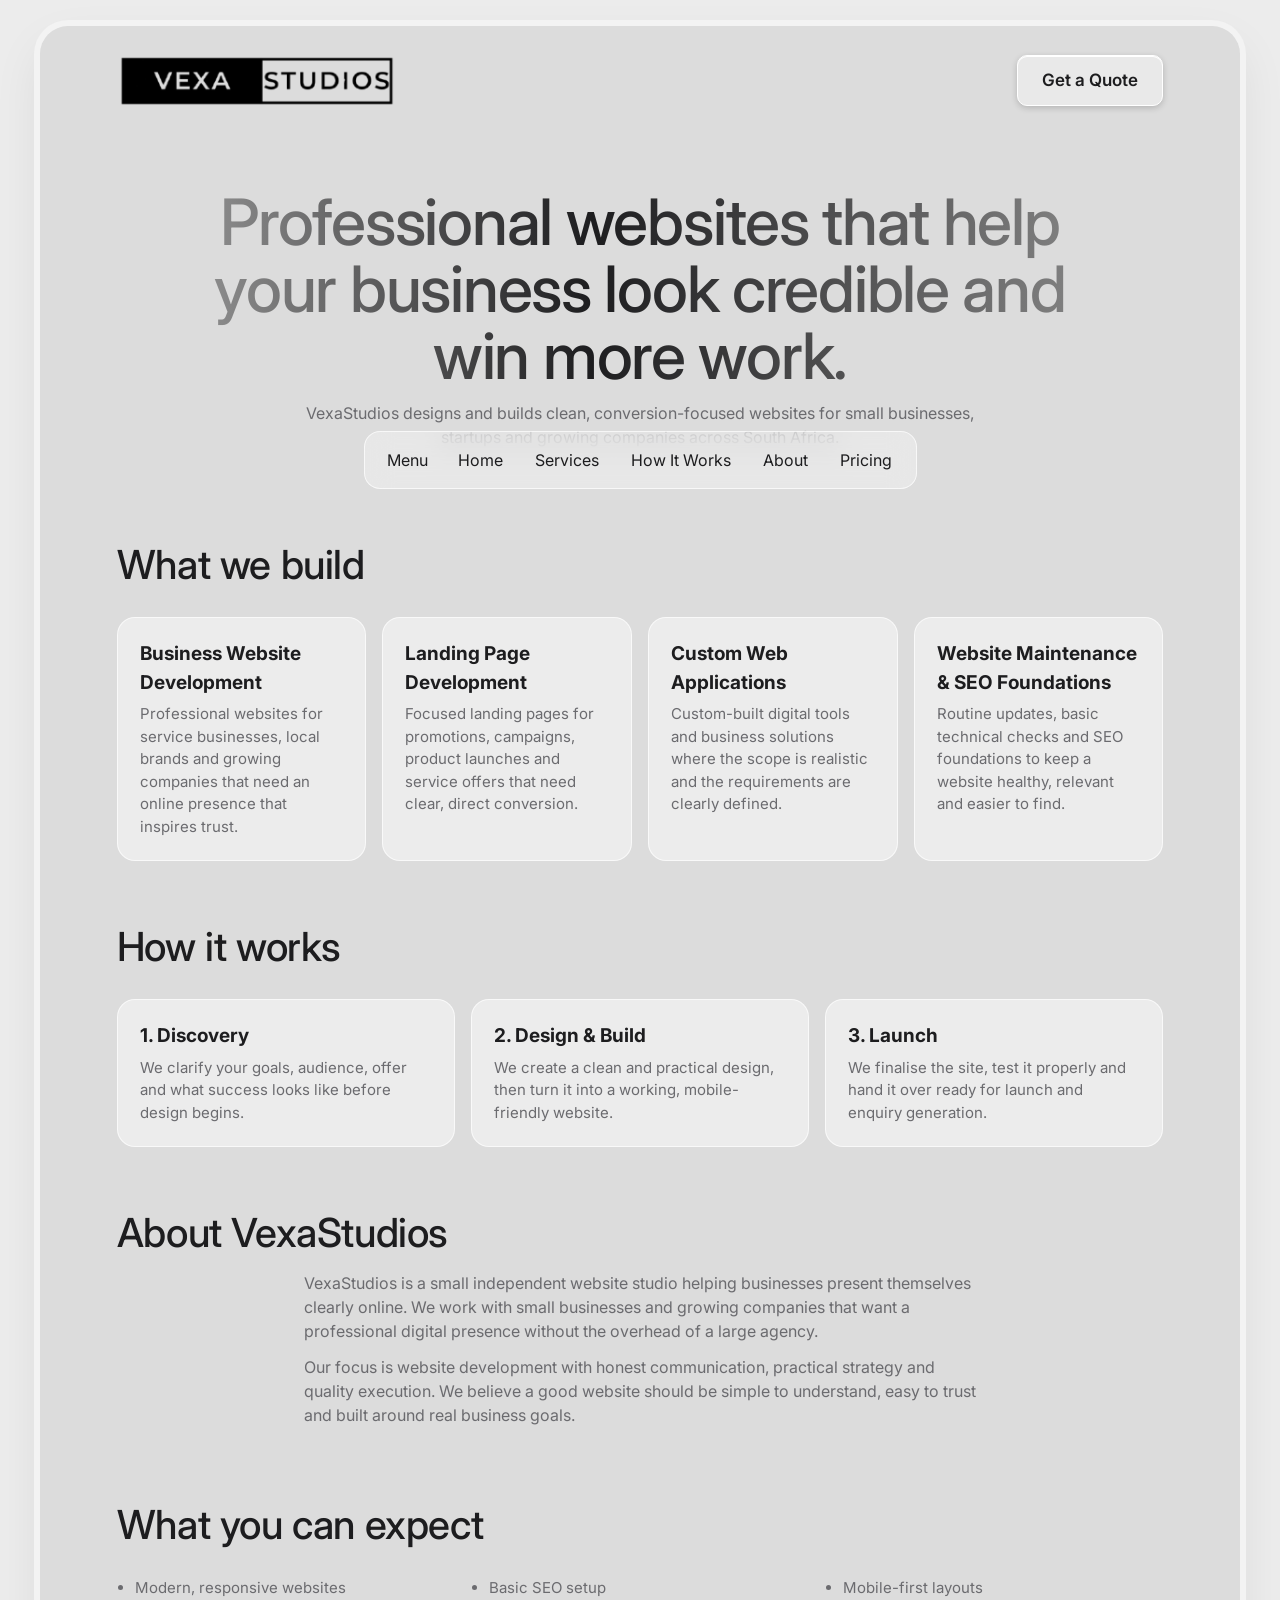
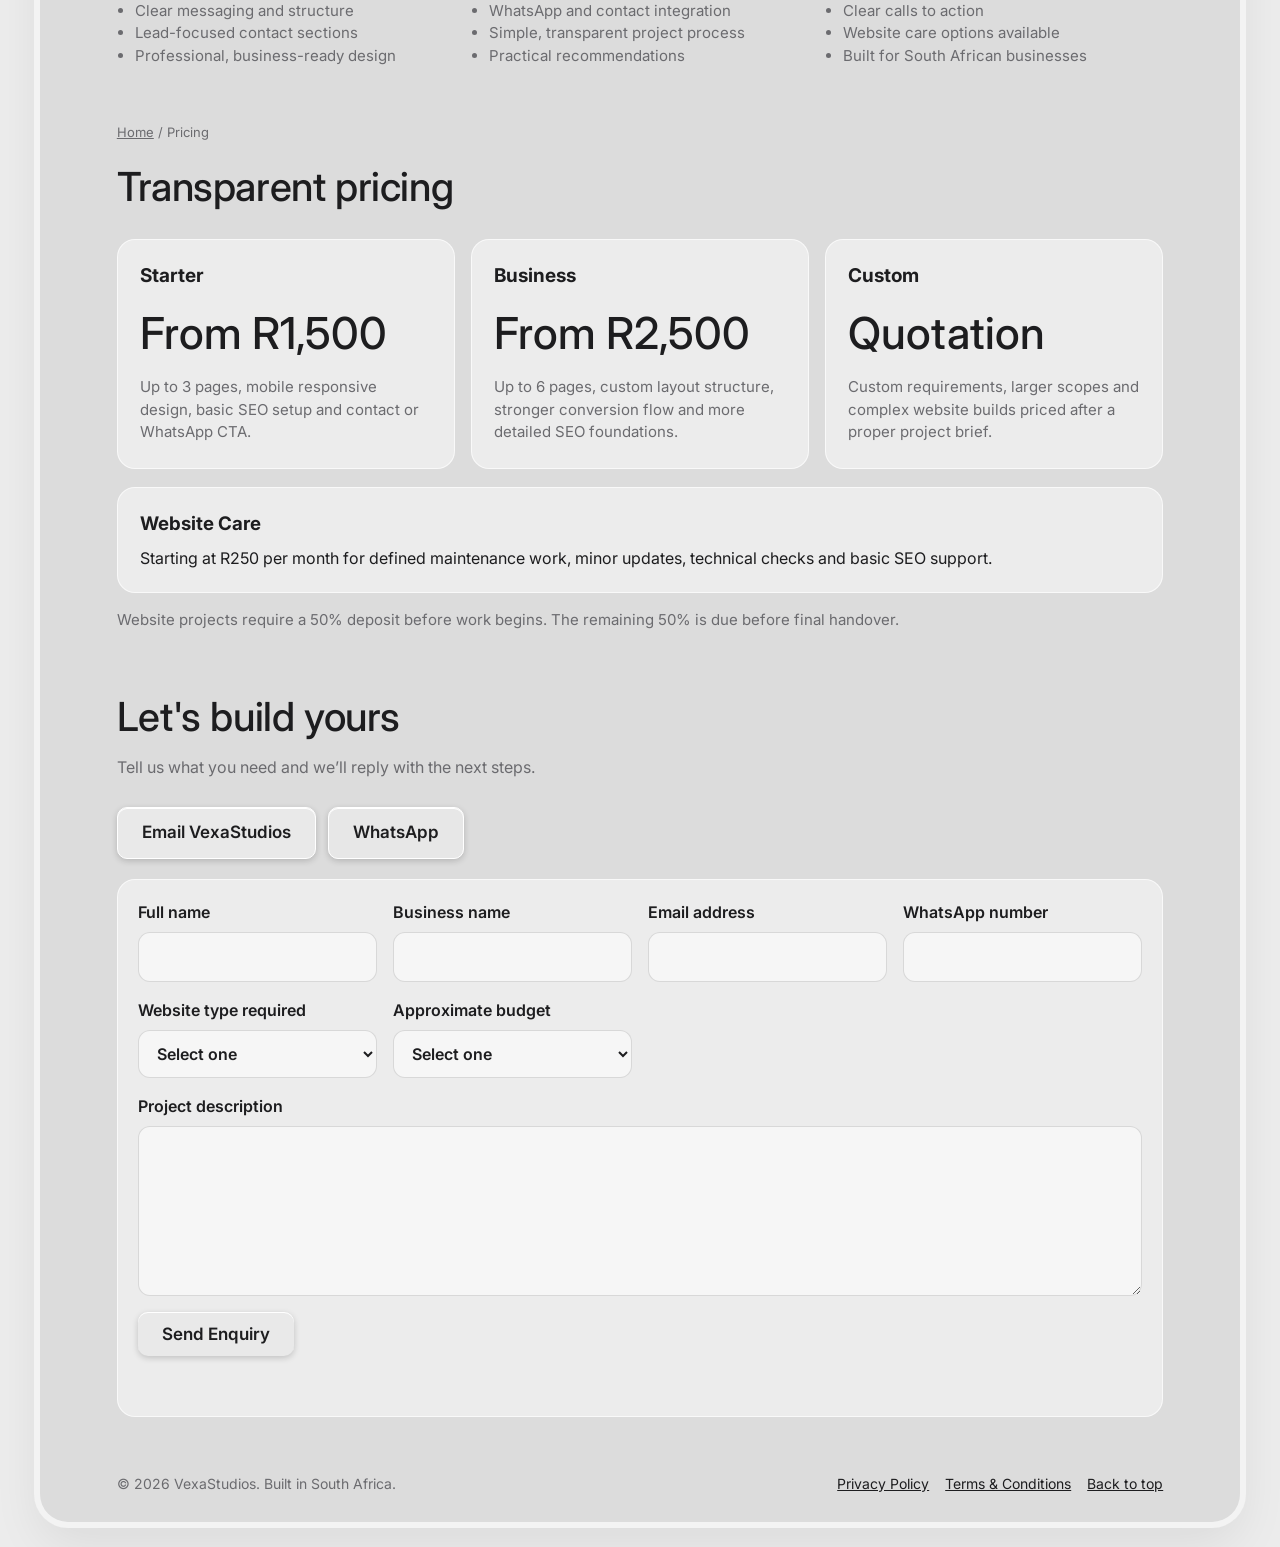
==== commit 68445eca: "feat: add privacy policy and terms & conditions pages; update footer links and styles" ====
--- a/index.html
+++ b/index.html
@@ -142,6 +142,7 @@
 					<h3>Website Care</h3>
 					<p>Starting at R250 per month for defined maintenance work, minor updates, technical checks and basic SEO support.</p>
 				</div>
+				<p class="payment-note">Website projects require a 50% deposit before work begins. The remaining 50% is due before final handover.</p>
 			</section>
 
 			<section id="contact">
@@ -149,7 +150,7 @@
 				<p class="sub contact-copy">Tell us what you need and we’ll reply with the next steps.</p>
 				<div class="contact-row">
 					<a class="btn" href="mailto:karabotshivhase2@gmail.com?subject=Website%20project%20enquiry">Email VexaStudios</a>
-					<a class="btn secondary-btn" href="https://wa.me/27731234567" target="_blank" rel="noreferrer">WhatsApp</a>
+					<a class="btn secondary-btn" href="https://wa.me/27606356476" target="_blank" rel="noreferrer">WhatsApp</a>
 				</div>
 
 				<form class="contact-form" id="projectForm" novalidate>
@@ -205,7 +206,11 @@
 
 		<footer>
 			<span>&copy; <span id="year">2026</span> VexaStudios. Built in South Africa.</span>
-			<a href="#home">Back to top</a>
+			<div class="footer-links">
+				<a href="privacy-policy.html">Privacy Policy</a>
+				<a href="terms.html">Terms &amp; Conditions</a>
+				<a href="#home">Back to top</a>
+			</div>
 		</footer>
 	</div>
 
--- a/styles.css
+++ b/styles.css
@@ -14,6 +14,7 @@
 
 html {
 	scroll-behavior: smooth;
+	scroll-padding-top: 90px;
 }
 
 body {
@@ -22,6 +23,10 @@
 	font-family: 'Inter', system-ui, sans-serif;
 	padding: clamp(8px, 2vw, 28px);
 	line-height: 1.5;
+}
+
+section[id] {
+	scroll-margin-top: 90px;
 }
 
 .serif {
@@ -223,6 +228,47 @@
 	margin-bottom: 8px;
 }
 
+.payment-note {
+	margin-top: 16px;
+	color: var(--mute);
+	font-size: 15px;
+}
+
+.legal-content {
+	padding-top: 8px;
+}
+
+.legal-content h1 {
+	margin: 24px 0 12px;
+}
+
+.legal-content h2 {
+	margin-top: 28px;
+}
+
+.legal-content p,
+.legal-content li {
+	color: var(--mute);
+}
+
+.legal-content p + p {
+	margin-top: 12px;
+}
+
+.legal-content ul {
+	margin-top: 8px;
+}
+
+.legal-content li + li {
+	margin-top: 6px;
+}
+
+.footer-links {
+	display: flex;
+	flex-wrap: wrap;
+	gap: 16px;
+}
+
 .contact-row {
 	display: flex;
 	flex-wrap: wrap;
